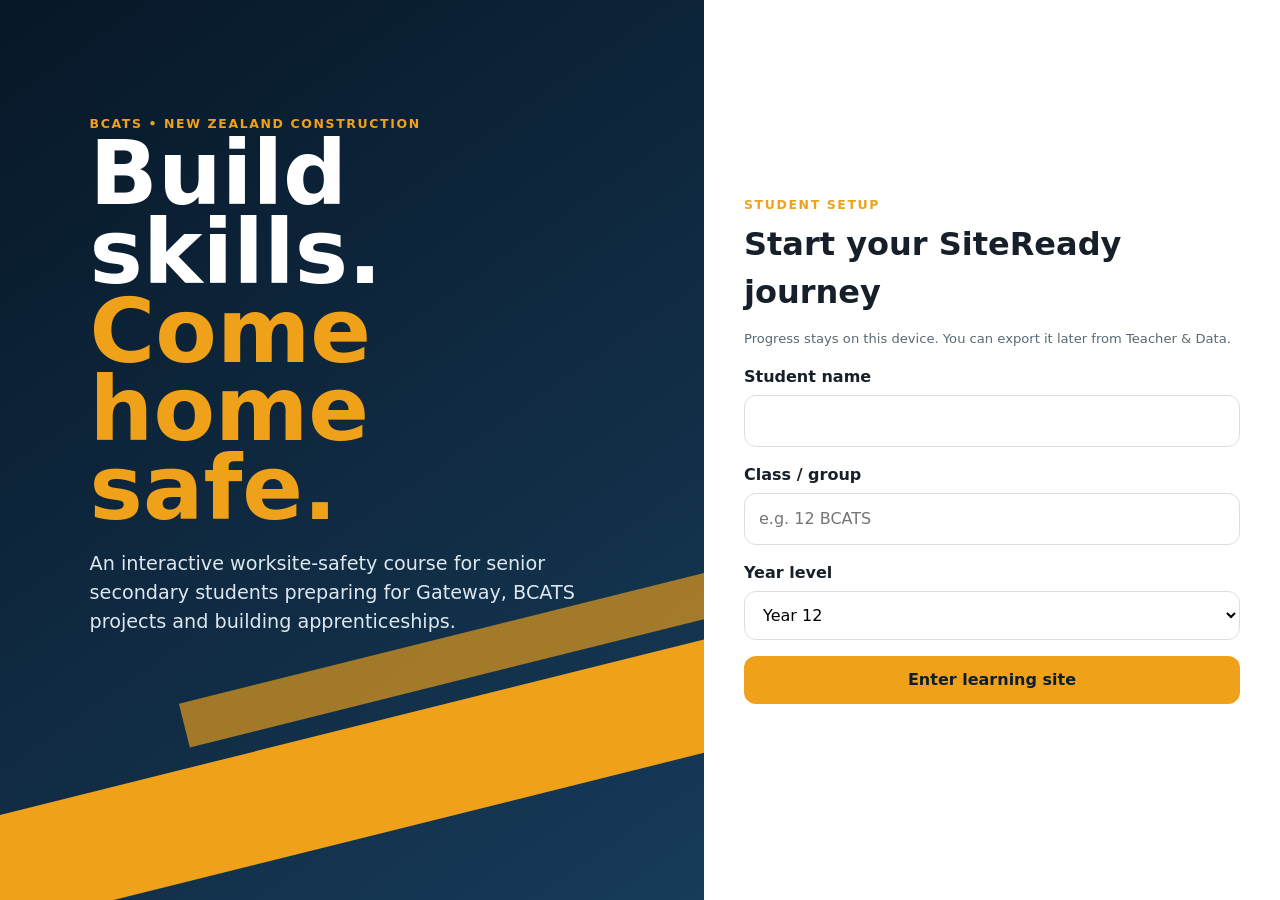
==== buildingtrades.html @ b62db196 "Create buildingtrades.html" ====
<!doctype html>
<html lang="en">
<head>
<meta charset="utf-8">
<meta name="viewport" content="width=device-width,initial-scale=1,viewport-fit=cover">
<meta name="theme-color" content="#0b1f33">
<title>BCATS SiteReady — Worksite Safety</title>
<style>
:root{--navy:#0b1f33;--navy2:#143650;--orange:#f0a11a;--paper:#f5f7f9;--white:#fff;--ink:#17202a;--muted:#5a6975;--line:#d8e0e6;--green:#16784a;--red:#b3261e;--blue:#1667a8;--shadow:0 12px 35px rgba(11,31,51,.12);--radius:18px}
*{box-sizing:border-box}html{scroll-behavior:smooth}body{margin:0;font-family:Inter,ui-sans-serif,system-ui,-apple-system,"Segoe UI",Roboto,Arial,sans-serif;color:var(--ink);background:var(--paper);line-height:1.5}button,input,select,textarea{font:inherit}button{cursor:pointer}.skip{position:absolute;left:-9999px}.skip:focus{left:12px;top:12px;z-index:999;background:#fff;padding:10px;border:2px solid var(--orange)}
.hidden{display:none!important}.shell{min-height:100vh}.topbar{position:sticky;top:0;z-index:50;background:rgba(11,31,51,.97);color:#fff;display:flex;flex-wrap:wrap;gap:10px;align-items:center;padding:10px 18px;box-shadow:0 3px 14px rgba(0,0,0,.18)}.brand{display:flex;align-items:center;gap:10px;font-weight:900;letter-spacing:.02em}.brandmark{width:42px;height:42px;border-radius:12px;background:var(--orange);display:grid;place-items:center;color:var(--navy);font-weight:1000}.topbar .spacer{flex:1}.topbar button,.topbar select{border:1px solid rgba(255,255,255,.25);background:#173b59;color:#fff;border-radius:10px;padding:9px 11px}.topbar button:hover,.topbar button:focus-visible{border-color:var(--orange)}.topbar .certificate-nav{background:var(--orange);color:var(--navy);border-color:var(--orange);font-weight:1000;box-shadow:0 0 0 3px rgba(240,161,26,.18)}.certificate-fab{position:fixed;right:18px;bottom:18px;z-index:80;border:3px solid #fff;border-radius:999px;padding:14px 19px;background:var(--orange);color:var(--navy);font-weight:1000;box-shadow:0 10px 28px rgba(11,31,51,.35)}.certificate-fab:hover,.certificate-fab:focus-visible{transform:translateY(-2px);box-shadow:0 14px 32px rgba(11,31,51,.4)}
.entry{min-height:100vh;display:grid;grid-template-columns:1.1fr .9fr;background:var(--navy);color:#fff}.entry-art{position:relative;min-height:520px;overflow:hidden;background:linear-gradient(145deg,#071727,#173b59)}.entry-art:before,.entry-art:after{content:"";position:absolute;background:var(--orange);transform:rotate(-14deg)}.entry-art:before{width:130%;height:110px;left:-10%;bottom:70px}.entry-art:after{width:80%;height:45px;left:25%;bottom:220px;opacity:.65}.entry-copy{position:relative;z-index:2;padding:9vw 7vw}.entry-copy h1{font-size:clamp(3rem,7vw,6.3rem);line-height:.88;margin:0 0 22px;max-width:780px}.entry-copy h1 span{color:var(--orange)}.entry-copy p{font-size:1.2rem;max-width:700px;color:#dce7ef}.entry-panel{background:#fff;color:var(--ink);display:flex;align-items:center;padding:40px}.entry-card{width:min(520px,100%);margin:auto}.eyebrow{text-transform:uppercase;letter-spacing:.13em;font-weight:900;color:var(--orange);font-size:.78rem}.entry-card h2{font-size:2rem;margin:.3rem 0}.field{display:grid;gap:6px;margin:16px 0}.field label{font-weight:800}.field input,.field select{width:100%;padding:13px 14px;border:1px solid var(--line);border-radius:12px;background:#fff}.primary,.secondary,.danger,.ghost{border:0;border-radius:12px;padding:12px 16px;font-weight:900}.primary{background:var(--orange);color:var(--navy)}.secondary{background:var(--navy);color:#fff}.danger{background:var(--red);color:#fff}.ghost{background:#e8eef2;color:var(--navy)}.wide{width:100%}.tiny{font-size:.82rem;color:var(--muted)}
main{max-width:1380px;margin:auto;padding:26px}.hero{display:grid;grid-template-columns:1.35fr .65fr;gap:22px;align-items:stretch;margin:12px 0 24px}.hero-main{background:linear-gradient(135deg,var(--navy),#1a496c);color:#fff;border-radius:var(--radius);padding:34px;box-shadow:var(--shadow)}.hero-main h1{font-size:clamp(2.1rem,4vw,4.2rem);line-height:.98;margin:.2rem 0 1rem}.hero-main p{max-width:800px;color:#dce7ef;font-size:1.08rem}.hero-main .notice{color:var(--ink)}.topbar .tiny{color:#dce7ef}.hero-side{background:#fff;border-radius:var(--radius);padding:24px;box-shadow:var(--shadow);display:grid;align-content:center}.bigstat{font-size:3.3rem;font-weight:1000;color:var(--navy)}.progressbar{height:14px;background:#e5ebef;border-radius:999px;overflow:hidden}.progressbar>span{display:block;height:100%;background:var(--orange);width:0}.section-head{display:flex;gap:18px;align-items:end;justify-content:space-between;margin:30px 0 14px}.section-head h2{font-size:1.75rem;margin:0}.section-head p{margin:0;color:var(--muted)}
.grid{display:grid;grid-template-columns:repeat(3,minmax(0,1fr));gap:18px}.module-card{background:#fff;border:1px solid var(--line);border-radius:var(--radius);overflow:hidden;box-shadow:0 6px 18px rgba(11,31,51,.06);display:flex;flex-direction:column}.module-card img{width:100%;aspect-ratio:2.5/1;object-fit:cover}.module-card .pad{padding:18px;display:grid;gap:10px;flex:1}.module-card h3{margin:0;font-size:1.3rem}.module-card p{margin:0;color:var(--muted)}.tagrow{display:flex;gap:7px;flex-wrap:wrap}.tag{background:#e9f0f4;color:var(--navy);padding:4px 8px;border-radius:999px;font-size:.78rem;font-weight:800}.tag.pass{background:#d9f2e5;color:var(--green)}.tag.lock{background:#f7e0de;color:var(--red)}.card-actions{display:flex;gap:8px;margin-top:auto}.card-actions button{flex:1}
.notice{border-left:6px solid var(--orange);background:#fff7e8;padding:15px 18px;border-radius:12px;margin:16px 0}.danger-note{border-left-color:var(--red);background:#fff0ef}.success-note{border-left-color:var(--green);background:#eaf7f0}.module-hero{position:relative;border-radius:var(--radius);overflow:hidden;min-height:270px;color:#fff;display:flex;align-items:end;background:var(--navy);box-shadow:var(--shadow)}.module-hero img{position:absolute;inset:0;width:100%;height:100%;object-fit:cover}.module-hero:after{content:"";position:absolute;inset:0;background:linear-gradient(0deg,rgba(5,16,26,.9),rgba(5,16,26,.05))}.module-hero .copy{position:relative;z-index:2;padding:28px}.module-hero h1{margin:0;font-size:clamp(2.2rem,5vw,4.3rem)}.module-hero p{margin:.3rem 0 0;color:#e8f0f5;font-size:1.05rem}.toolbar{display:flex;gap:10px;flex-wrap:wrap;margin:18px 0}.tabs{display:flex;gap:8px;flex-wrap:wrap;background:#e4eaee;padding:6px;border-radius:14px}.tabs button{border:0;background:transparent;padding:10px 15px;border-radius:10px;font-weight:900;color:var(--navy)}.tabs button.active{background:#fff;box-shadow:0 3px 10px rgba(0,0,0,.08)}
.rule-list{display:grid;grid-template-columns:repeat(2,minmax(0,1fr));gap:14px}.rule-card{background:#fff;border:1px solid var(--line);border-radius:15px;padding:18px}.rule-card .n{width:34px;height:34px;border-radius:10px;background:var(--orange);display:grid;place-items:center;font-weight:1000;color:var(--navy);float:left;margin-right:11px}.rule-card h3{margin:3px 0 8px}.rule-card p{margin:0;color:#465560}.rule-card.critical{border:2px solid #df6d65}.rule-card.critical:after{content:"Critical stop-work rule";display:inline-block;margin-top:12px;padding:4px 8px;border-radius:999px;background:#fff0ef;color:var(--red);font-size:.78rem;font-weight:900}.simplified .rule-card p.detail{display:none}.simplified .rule-card{font-size:1.08rem}
.quiz-wrap{max-width:900px;margin:20px auto}.question{background:#fff;border:1px solid var(--line);border-radius:16px;padding:22px;margin:15px 0}.question h3{margin:0 0 15px}.option{display:flex;gap:10px;align-items:flex-start;border:1px solid var(--line);padding:12px;border-radius:11px;margin:8px 0;background:#fff}.option:hover{border-color:#7da1ba}.option input{margin-top:4px}.feedback{padding:14px;border-radius:12px;margin-top:12px;font-weight:750}.feedback.good{background:#e4f5ec;color:#0e653d}.feedback.bad{background:#fde8e6;color:#93221b}.scorebox{background:var(--navy);color:#fff;border-radius:16px;padding:24px;margin:20px 0}.scorebox strong{font-size:2.2rem;color:var(--orange)}
.certificate{max-width:1120px;min-height:650px;margin:28px auto;background:#fff;border:10px solid var(--navy);outline:4px solid var(--orange);outline-offset:-22px;padding:64px;display:grid;place-items:center;text-align:center;box-shadow:var(--shadow);position:relative}.certificate>div{max-width:900px}.certificate h1{font-size:clamp(2.5rem,5vw,4.6rem);line-height:1;margin:0;color:var(--navy)}.certificate h2{font-size:clamp(1.5rem,3vw,2.5rem);margin:.7rem 0 1rem}.certificate .student{font-size:clamp(2rem,4vw,3.7rem);line-height:1.1;color:var(--orange);font-weight:1000;margin:18px 0}.certificate p{font-size:1.08rem}.certificate-preview{position:absolute;top:28px;right:32px;background:#fff0ef;color:var(--red);border:2px solid var(--red);border-radius:999px;padding:7px 12px;font-size:.78rem;font-weight:1000;letter-spacing:.04em}.certificate-actions{display:flex;justify-content:center;gap:10px;flex-wrap:wrap;margin:20px}.certificate-centre-grid{display:grid;grid-template-columns:repeat(2,minmax(0,1fr));gap:14px}.certificate-access{display:flex;align-items:center;justify-content:space-between;gap:18px}.certificate-access h2,.certificate-access p{margin:.15rem 0}.locked-certificate{opacity:.8;border-style:dashed}.certificate-mini{display:flex;gap:14px;align-items:center}.certificate-seal{width:58px;height:58px;border-radius:50%;display:grid;place-items:center;background:var(--navy);color:var(--orange);font-weight:1000;flex:0 0 auto}
.panel{background:#fff;border:1px solid var(--line);border-radius:var(--radius);padding:22px;margin:18px 0;box-shadow:0 5px 18px rgba(11,31,51,.05)}.panel h2,.panel h3{margin-top:0}.two{display:grid;grid-template-columns:1fr 1fr;gap:18px}.settings-grid{display:grid;grid-template-columns:repeat(2,minmax(0,1fr));gap:14px}.toggleline{display:flex;gap:10px;align-items:center;border:1px solid var(--line);padding:10px 12px;border-radius:11px}.signoff-table,.source-table{width:100%;border-collapse:collapse}.signoff-table th,.signoff-table td,.source-table th,.source-table td{border-bottom:1px solid var(--line);padding:11px;text-align:left;vertical-align:top}.signoff-table th{background:#edf2f5}.source-table a{color:var(--blue);font-weight:800}.callout-grid{display:grid;grid-template-columns:repeat(3,1fr);gap:12px}.callout{border-radius:14px;padding:18px;background:#e9f0f4}.callout h3{margin:0 0 7px}.footer{padding:30px;color:var(--muted);text-align:center}.toast{position:fixed;right:18px;bottom:18px;z-index:100;background:var(--navy);color:#fff;padding:13px 16px;border-radius:12px;box-shadow:var(--shadow);max-width:380px}.selftest{position:fixed;left:10px;bottom:10px;z-index:200;padding:8px 11px;border-radius:9px;background:#fff;border:2px solid var(--green);font-weight:900}
@media(max-width:980px){.entry{grid-template-columns:1fr}.entry-art{min-height:380px}.entry-copy{padding:60px 30px}.hero{grid-template-columns:1fr}.grid{grid-template-columns:repeat(2,minmax(0,1fr))}.rule-list,.two,.certificate-centre-grid{grid-template-columns:1fr}.certificate-access{align-items:stretch;flex-direction:column}.callout-grid{grid-template-columns:1fr}.settings-grid{grid-template-columns:1fr}}
@media(max-width:620px){main{padding:14px}.topbar{padding:8px;flex-wrap:wrap;align-items:stretch}.topbar .brand{width:100%}.topbar .brand span:last-child{display:inline}.topbar .spacer{display:none}.topbar button,.topbar select{flex:1 1 auto}.topbar .certificate-nav{order:-1;flex:1 1 100%;font-size:1.05rem}.grid{grid-template-columns:1fr}.entry-panel{padding:24px}.entry-art{min-height:340px}.hero-main{padding:24px}.module-hero{min-height:230px}.module-hero .copy{padding:20px}.card-actions{flex-direction:column}.certificate-fab{right:12px;bottom:12px;padding:13px 16px}}
@media print{body{background:#fff}.topbar,.no-print,.toast,.selftest{display:none!important}main{max-width:none;padding:0}.print-only{display:block!important}.panel{box-shadow:none;border:0}.page-break{break-before:page}.question{break-inside:avoid}.certificate{width:277mm;height:190mm;max-width:none;min-height:0;margin:0;padding:18mm;border:10px solid var(--navy);display:grid;place-items:center;text-align:center;box-shadow:none}.certificate h1{font-size:36pt;margin:0;color:var(--navy)}.certificate .student{font-size:28pt;color:var(--orange);font-weight:1000}.signoff-print{font-size:11pt}.signoff-table th,.signoff-table td{padding:8px}}
.print-only{display:none}
</style>
</head>
<body>
<a href="#main" class="skip">Skip to main content</a>
<section id="entry" class="entry">
  <div class="entry-art"><div class="entry-copy"><div class="eyebrow">BCATS • New Zealand construction</div><h1>Build skills.<br><span>Come home safe.</span></h1><p class="translatable">An interactive worksite-safety course for senior secondary students preparing for Gateway, BCATS projects and building apprenticeships.</p></div></div>
  <div class="entry-panel"><form id="entryForm" class="entry-card"><div class="eyebrow">Student setup</div><h2>Start your SiteReady journey</h2><p class="tiny">Progress stays on this device. You can export it later from Teacher & Data.</p><div class="field"><label for="studentName">Student name</label><input id="studentName" required autocomplete="name"></div><div class="field"><label for="studentClass">Class / group</label><input id="studentClass" placeholder="e.g. 12 BCATS"></div><div class="field"><label for="studentYear">Year level</label><select id="studentYear"><option>Year 11</option><option selected>Year 12</option><option>Year 13</option><option>Other</option></select></div><button class="primary wide" type="submit">Enter learning site</button><button id="resumeBtn" class="ghost wide hidden" type="button" style="margin-top:10px">Resume saved progress</button></form></div>
</section>
<div id="app" class="shell hidden">
<header class="topbar no-print"><div class="brand"><span class="brandmark">SR</span><span>BCATS SiteReady</span></div><button class="certificate-nav" data-nav="certificates" aria-label="Open Certificate Centre">🏆 CERTIFICATES</button><button data-nav="dashboard">Dashboard</button><button data-nav="teacher">Teacher & Data</button><button data-nav="sources">Sources</button><div class="spacer"></div><label class="tiny" for="language">Language</label><select id="language" aria-label="Page language"><option value="en">English</option><option value="ja">日本語</option><option value="zh-Hans">简体中文</option><option value="zh-Hant">繁體中文</option></select><button id="translateBtn">Translate page</button><button id="printBtn">Print</button></header>
<main id="main" tabindex="-1"></main>
<button class="certificate-fab no-print" type="button" onclick="navigate('certificates')" aria-label="Open Certificate Centre">🏆 Certificates</button>
<footer class="footer no-print">BCATS SiteReady v1.3 • Always-visible certificate controls • Educational resource • Always follow the host site induction, approved work method, manufacturer instructions and competent supervision.</footer>
</div>
<div id="toast" class="toast hidden" role="status" aria-live="polite"></div>
<script id="courseData" type="application/json">{"modules":[{"id":"induction","num":1,"icon":"ID","title":"Start Safe","subtitle":"Induction, rights and responsibilities","outcome":"Explain your responsibilities, your employer’s duties, and how to speak up before starting work.","activity":"Run a mock site induction. Students mark the assembly point, first aid kit, restricted zones and supervisor on a simple site plan.","signoff":["Find the assembly point and emergency information","Name the direct supervisor and reporting line","Demonstrate the stop-work phrase calmly"],"rules":[{"title":"Induction comes first","explain":"A site induction explains local hazards, emergency actions, boundaries, traffic routes, reporting lines and site rules. It does not authorise every task.","question":"A new student arrives on a building site. What must happen before work begins?","options":["Complete the site-specific induction and ask questions","Start with an easy task and do induction later","Copy what another worker is doing","Only sign the visitor book"],"correct":0,"critical":true,"id":"induction_01"},{"title":"Know your supervisor","explain":"A learner must know who is directly supervising them and who to contact if that person is unavailable.","question":"You are given two different instructions by different tradespeople. What should you do?","options":["Ignore both people and continue your old task","Pause and confirm the task with your assigned supervisor","Choose the quickest instruction","Do both tasks at the same time"],"correct":1,"critical":false,"id":"induction_02"},{"title":"Work within authorisation","explain":"Training on one tool or task does not automatically authorise another. Confidence is not the same as competence.","question":"You have used a school circular saw but have not been approved to use the site saw. What is safest?","options":["Watch someone once and then use it","Use it only when nobody is nearby","Ask for site-specific training and authorisation before use","Use it because both saws cut timber"],"correct":2,"critical":true,"id":"induction_03"},{"title":"Worker responsibilities","explain":"Workers must take reasonable care, follow reasonable safety instructions, use controls correctly and avoid putting others at risk.","question":"Which action best shows a student meeting worker responsibilities?","options":["Hiding a defect so the job stays on time","Removing PPE when the supervisor leaves","Entering an exclusion zone to save time","Following the agreed method and reporting a missing guard"],"correct":3,"critical":false,"id":"induction_04"},{"title":"The PCBU duty","explain":"A business must provide, so far as is reasonably practicable, safe work, suitable equipment, information, training, supervision, facilities and emergency arrangements.","question":"Which is mainly an employer or PCBU responsibility?","options":["Providing suitable training, supervision and safe systems","Guessing what a student already knows","Making the newest worker buy every control","Leaving emergency planning to students"],"correct":0,"critical":false,"id":"induction_05"},{"title":"Speak up early","explain":"Young or new workers may notice something is wrong but feel unsure about challenging an adult. Good sites expect questions.","question":"A control shown at the pre-start is missing. What should the student say?","options":["Ask another student to take over","Stop, explain what changed, and ask the supervisor to restore the control","Keep working because the supervisor must know","Wait until the end of the day"],"correct":1,"critical":false,"id":"induction_06"},{"title":"Right to stop unsafe work","explain":"A worker can stop or refuse work when they reasonably believe it exposes someone to a serious, immediate or imminent risk. Move safe and notify the supervisor promptly.","question":"A scaffold edge rail has been removed and nobody knows why. What should you do?","options":["Hold onto a stud while working","Ask a friend to watch from below","Do not use it; move safe and report it immediately","Use it carefully for one quick task"],"correct":2,"critical":true,"id":"induction_07"},{"title":"No retaliation for safety concerns","explain":"Workers are protected when they legitimately raise health and safety concerns. Concerns should be factual, timely and respectful.","question":"A worker laughs when you report a serious hazard. What is the best next step?","options":["Withdraw the report to avoid trouble","Post about the worker online","Create a prank to prove the hazard exists","Repeat the concern to the supervisor or health and safety contact"],"correct":3,"critical":false,"id":"induction_08"},{"title":"Site rules can change","explain":"Conditions, work sequences and other trades can change during the day. Reassess when the plan changes.","question":"A delivery blocks the pedestrian route shown at induction. What should happen?","options":["Stop and get a safe alternative route confirmed","Climb over the load","Walk through the plant route quickly","Move barriers without permission"],"correct":0,"critical":false,"id":"induction_09"},{"title":"Check understanding","explain":"Good instruction includes demonstration, supervised practice and a chance to ask questions. Repeating critical points back helps confirm understanding.","question":"After a complex instruction, what is the best response?","options":["Ask another student after the supervisor leaves","Repeat back the key steps and ask about anything unclear","Say yes even when unsure","Begin immediately to look confident"],"correct":1,"critical":false,"id":"induction_10"}],"banner":"[data-uri]"},{"id":"risk","num":2,"icon":"RISK","title":"See the Risk","subtitle":"Hazards, risks and the hierarchy of controls","outcome":"Identify hazards, judge what harm could occur, and choose controls in the correct order.","activity":"Give groups a worksite photo or staged workshop scene. They identify hazards, serious harm outcomes and higher-order controls.","signoff":["Identify five hazards in a staged work area","Choose one higher-order control for each","Explain when the controls must be reviewed"],"rules":[{"title":"Hazard versus risk","explain":"A hazard is something that can cause harm. Risk combines the likelihood and seriousness of that harm.","question":"Which statement correctly separates hazard and risk?","options":["A hazard and risk are always the same word","Risk means only an injury that already happened","A hazard is only something with a warning sign","An unguarded blade is a hazard; the chance and severity of contact is the risk"],"correct":3,"critical":false,"id":"risk_01"},{"title":"Eliminate first","explain":"The most reliable control removes the hazard or removes the need for exposure.","question":"Which is an example of eliminating a height risk?","options":["Assemble the frame at ground level","Wear a harness while working at the edge","Put up a warning sign","Tell workers to be careful"],"correct":0,"critical":false,"id":"risk_02"},{"title":"Substitute safer options","explain":"Substitution replaces a material, tool or process with a less hazardous one.","question":"Which is substitution?","options":["Place a poster beside the saw","Use a lower-dust product instead of a high-silica one","Give everyone a dust mask","Work faster to reduce time"],"correct":1,"critical":false,"id":"risk_03"},{"title":"Isolate people from danger","explain":"Isolation separates people from the hazard using barriers, distance, enclosures or exclusion zones.","question":"Which control isolates pedestrians from moving plant?","options":["A reversing alarm only","A toolbox talk only","A physical barrier and separate walkway","A high-vis vest only"],"correct":2,"critical":false,"id":"risk_04"},{"title":"Engineering controls","explain":"Engineering controls physically reduce exposure, such as guards, extraction, edge protection, RCDs and mechanical lifting aids.","question":"Which is an engineering control for wood dust?","options":["A rule to sweep at lunch","A dust-awareness poster","A disposable mask only","Effective on-tool extraction"],"correct":3,"critical":false,"id":"risk_05"},{"title":"Administrative controls","explain":"Training, procedures, signs, scheduling, permits and supervision support higher controls but rely on people following them.","question":"Which is an administrative control?","options":["A documented pre-start and supervision plan","A fixed machine guard","A local exhaust hood","A physical vehicle barrier"],"correct":0,"critical":false,"id":"risk_06"},{"title":"PPE is the last layer","explain":"PPE protects the wearer after higher-order controls are used. It must fit, be compatible and be maintained.","question":"Why should PPE not be the only control when dust can be extracted?","options":["PPE protects everyone in the area","It depends on correct selection, fit and use every time","PPE always removes the hazard completely","PPE makes training unnecessary"],"correct":1,"critical":false,"id":"risk_07"},{"title":"Use several controls","explain":"Serious risks often need combined controls. For example: wet cutting, extraction, isolation and suitable RPE.","question":"A concrete cut still creates fine dust after one control is added. What next?","options":["Continue because one control is enough","Only shorten the student’s break","Add compatible controls and verify exposure is reduced","Remove the first control"],"correct":2,"critical":false,"id":"risk_08"},{"title":"Review after change","explain":"Controls must be reviewed when conditions, equipment, materials, people or work methods change, or when an incident shows they failed.","question":"When should a task risk assessment be reviewed?","options":["Only once each year","Only after someone is seriously hurt","Never if the form was signed","When a new tool or changed condition affects the task"],"correct":3,"critical":false,"id":"risk_09"},{"title":"Critical risks deserve clarity","explain":"Falls, mobile plant, electricity, asbestos, confined spaces and uncontrolled hazardous dust can cause fatal or life-changing harm. Students need clear no-go limits.","question":"A student cannot confirm whether an old soffit contains asbestos. What is the correct control?","options":["Stop disturbance and have the material checked through the site process","Drill a small test hole","Break off a corner outdoors","Wear glasses and continue"],"correct":0,"critical":true,"id":"risk_10"}],"banner":"[data-uri]"},{"id":"readiness","num":3,"icon":"PPE","title":"Ready for Work","subtitle":"PPE, clothing, fatigue and wellbeing","outcome":"Arrive fit for work, select and inspect PPE, and recognise when physical or mental state makes work unsafe.","activity":"PPE inspection carousel: students identify defects, fit problems, incompatible combinations and tasks requiring higher controls.","signoff":["Inspect and correctly fit eye, hearing and head protection","Explain why RPE may require fit testing","Complete a personal fitness-for-work check"],"rules":[{"title":"PPE follows the task","explain":"Site minimum PPE may include boots, hi-vis, eye protection and a helmet, but task PPE comes from the hazard assessment and manufacturer guidance.","question":"How should PPE be selected?","options":["Copy one worker on another task","Use the same gloves for every machine","Match it to the task, exposure, fit and other controls","Choose the cheapest available item"],"correct":2,"critical":false,"id":"readiness_01"},{"title":"Inspect before use","explain":"Check PPE for cracks, contamination, worn straps, damaged seals, expiry or impact history. Replace or report defects.","question":"Your safety glasses are deeply scratched. What should you do?","options":["Wear them backwards","Polish them with abrasive paper","Use no eye protection so vision is clearer","Replace or report them before the task"],"correct":3,"critical":false,"id":"readiness_02"},{"title":"Compatibility matters","explain":"PPE must work together. Glasses, earmuffs, helmets and respirators can interfere with each other’s fit.","question":"A respirator strap prevents the earmuff from sealing. What should happen?","options":["Stop and get a compatible setup checked","Tighten both until painful","Remove the respirator","Ignore the gap because both items are present"],"correct":0,"critical":false,"id":"readiness_03"},{"title":"RPE needs proper fit","explain":"Tight-fitting respiratory protection must suit the contaminant and user, be fit-tested under the workplace programme and seal correctly.","question":"Which statement about a tight-fitting respirator is safest?","options":["Fit testing is only needed after an incident","It must be selected and fit-tested for the task and wearer","Any disposable mask protects against all vapours","A beard improves the face seal"],"correct":1,"critical":true,"id":"readiness_04"},{"title":"Gloves are task-specific","explain":"Gloves can protect from cuts, chemicals or heat, but may create entanglement risk around rotating machinery.","question":"When may gloves be unsafe?","options":["When handling a chemical specified by the SDS","When cleaning with an approved non-rotating method","Near rotating equipment where they could be caught","When carrying rough timber"],"correct":2,"critical":false,"id":"readiness_05"},{"title":"Dress for the site","explain":"Wear close-fitting work clothing, secure long hair, remove loose jewellery and use suitable safety footwear.","question":"Why must loose clothing be secured?","options":["It makes high-vis brighter","It improves hearing protection","It replaces guarding","It can catch in tools, machinery or materials"],"correct":3,"critical":false,"id":"readiness_06"},{"title":"Fatigue changes risk","explain":"Poor sleep, long travel, heat, illness, medication, stress and overtime can reduce judgement, coordination and reaction time.","question":"You feel unusually drowsy before using a saw. What should you do?","options":["Tell the supervisor and pause safety-critical work","Drink an energy drink and hide it","Work faster before you get more tired","Ask a friend to distract you"],"correct":0,"critical":false,"id":"readiness_07"},{"title":"Hydration and weather","explain":"Plan water, shade, warm or waterproof clothing, sunscreen and breaks. Stop when wind, rain, lightning or poor visibility defeats controls.","question":"High winds make sheet material hard to control at height. What is safest?","options":["Stand closer to the edge","Stop and reassess the work method and weather limits","Add one more person and continue","Remove gloves for better grip"],"correct":1,"critical":false,"id":"readiness_08"},{"title":"Mental wellbeing is safety","explain":"Bullying, pressure, anxiety, distraction and distress can affect safe work. Early support and respectful communication are part of a healthy workplace.","question":"A student is distressed and cannot focus on instructions. What should happen?","options":["Tell them to toughen up","Hide the issue from the supervisor","Pause the task and connect them with appropriate support","Give them the most repetitive power-tool job"],"correct":2,"critical":false,"id":"readiness_09"},{"title":"Report symptoms early","explain":"Ringing ears, breathing difficulty, dizziness, skin burns, numbness, tingling or recurring pain can signal harmful exposure. Early reporting helps prevent worse harm.","question":"After repeated tool use, a student has numb fingers. What is the best action?","options":["Shake the hand and continue","Swap hands without telling anyone","Wait until the end of the term","Stop, report it and have the exposure and task reviewed"],"correct":3,"critical":false,"id":"readiness_10"}],"banner":"[data-uri]"},{"id":"tools","num":4,"icon":"TOOLS","title":"Tools Under Control","subtitle":"Hand tools and portable power tools","outcome":"Select, inspect, set up, operate and store tools using the approved method and within authorisation.","activity":"Students complete a pre-use inspection and teacher-observed setup/shutdown for one hand tool and one portable power tool.","signoff":["Select the correct tool and accessory","Complete a pre-use inspection","Demonstrate safe setup, use, shutdown and storage"],"rules":[{"title":"Use the right tool","explain":"Choose a tool and accessory designed for the material, task, mounting system and operating speed. Improvisation increases kickback and breakage risk.","question":"A disc is the wrong diameter for the grinder. What should you do?","options":["Hold the disc in place with extra washers","Get the correct rated disc before using the tool","Remove the guard so it fits","Use it at a lower speed by hand"],"correct":1,"critical":true,"id":"tools_01"},{"title":"Inspect while isolated","explain":"Disconnect the plug or remove the battery before checking or changing blades, bits, discs, guards, fences or settings.","question":"When should a circular saw blade be checked or changed?","options":["With the trigger taped off","Only after making a test cut","With the tool isolated from its power source","While the blade is slowing down"],"correct":2,"critical":false,"id":"tools_02"},{"title":"Quarantine defects","explain":"Damaged tools should be removed from service, labelled or quarantined and reported. Students must not attempt unauthorised repairs.","question":"A drill has a cracked casing. What is the correct response?","options":["Wrap it in tape and keep drilling","Use it only on battery mode","Let another student test it","Remove it from use and report the defect"],"correct":3,"critical":false,"id":"tools_03"},{"title":"Guards stay in place","explain":"Guards, interlocks and safety devices must work as designed. Never defeat them to make a task faster or easier.","question":"The saw guard does not return freely. What should you do?","options":["Do not use the saw; report and repair it properly","Hold the guard open by hand","Spray it while the saw is running","Make one careful cut first"],"correct":0,"critical":true,"id":"tools_04"},{"title":"Secure the work","explain":"Use a vice, clamps, bench, jig or fence. A hand, knee, foot or another person is not a clamp.","question":"A small piece moves when drilling. What should happen?","options":["Ask a friend to grip it near the bit","Secure it with an appropriate vice or clamp","Hold it tighter with one hand","Stand on it"],"correct":1,"critical":false,"id":"tools_05"},{"title":"Control the line of fire","explain":"Keep hands and body out of the path of blades, bits, discs, fasteners, ejected material and kickback.","question":"Where should you stand when starting a tool that could kick back?","options":["On the workpiece","Between the tool and another worker","In a stable position outside the likely kickback path","Directly behind the cutting line"],"correct":2,"critical":false,"id":"tools_06"},{"title":"Manage leads and hoses","explain":"Route leads, extraction hoses and water lines away from cutting paths, sharp edges, traffic and wet areas.","question":"An extension lead crosses a doorway. What is the best control?","options":["Put a small offcut beside it","Tell people to step higher","Cover it with loose paper","Reroute or protect it so the accessway remains safe"],"correct":3,"critical":false,"id":"tools_07"},{"title":"Wait for complete stop","explain":"Release the trigger and wait for moving parts to stop before setting a tool down, clearing waste or changing position.","question":"When may a portable saw be put down?","options":["After the blade has completely stopped","As soon as the trigger is released","While the guard is still closing","When the operator turns away"],"correct":0,"critical":false,"id":"tools_08"},{"title":"Dust and noise need source controls","explain":"Use extraction, wet methods, screens, quieter tools and isolation before relying on PPE.","question":"A sander fills the room with visible dust. What should happen?","options":["Only ask nearby students to wear masks","Stop and restore effective extraction and isolation","Open one window and continue","Sweep while sanding"],"correct":1,"critical":false,"id":"tools_09"},{"title":"No distraction of operators","explain":"Do not touch, surprise or distract someone using a tool. Operators should stop before responding.","question":"You need to speak to a student using a saw. What is safest?","options":["Shout from behind them","Wave your hand near the blade","Wait until they stop and make safe contact","Tap their shoulder"],"correct":2,"critical":false,"id":"tools_10"}],"banner":"[data-uri]"},{"id":"manual","num":5,"icon":"LIFT","title":"Move Smart","subtitle":"Manual handling, storage and housekeeping","outcome":"Plan loads and routes, use mechanical aids, maintain accessways, and control waste throughout the task.","activity":"Teams plan and demonstrate moving a long awkward item through a marked route using commands, an aid and a safe landing zone.","signoff":["Assess a load, route and destination","Use a mechanical aid or planned team lift","Leave the work area with clear access and controlled waste"],"rules":[{"title":"Avoid the lift first","explain":"The best manual-handling control may be delivery near the point of use, smaller packs, mechanical lifting or completing the work in place.","question":"Which option best eliminates a manual lift?","options":["Have the material delivered directly to the work level","Tell the strongest person to carry it","Use a lifting belt","Carry it faster"],"correct":0,"critical":false,"id":"manual_01"},{"title":"Assess the whole load","explain":"Consider weight, size, grip, sharp edges, stability, visibility and whether contents can shift. There is no single safe weight for every person and situation.","question":"A box has no label and blocks your view. What should you do?","options":["Slide it down the stairs","Check the load and get an aid or help before moving it","Lift it to discover the weight","Carry it above shoulder height"],"correct":1,"critical":false,"id":"manual_02"},{"title":"Plan the route","explain":"Clear obstacles, control slopes, open doors, identify rest points and prepare a stable landing place before lifting.","question":"When should the landing area be prepared?","options":["Only if the load is heavy","When the supervisor reminds you","Before the load is lifted","After the carrier reaches it"],"correct":2,"critical":false,"id":"manual_03"},{"title":"Use mechanical aids","explain":"Trolleys, sheet carriers, hoists, forklifts, adjustable stands and lifting attachments reduce exposure when selected and used correctly.","question":"Long sheets must be moved across site. What is generally safer?","options":["Drag them through a pedestrian route","Carry several at once to save trips","Balance them on one shoulder without help","Use a suitable sheet carrier or mechanical aid and planned route"],"correct":3,"critical":false,"id":"manual_04"},{"title":"Coordinate team lifts","explain":"Choose one caller, agree commands and stop immediately if anyone loses grip, footing, visibility or control.","question":"During a team lift, one person says “stop”. What should everyone do?","options":["Stop together and stabilise or lower the load","Keep moving until the destination","Let go without warning","Change direction quickly"],"correct":0,"critical":false,"id":"manual_05"},{"title":"Turn with your feet","explain":"Keep the load controlled and move the feet rather than twisting the torso under load.","question":"How should you change direction while carrying?","options":["Swing the load for momentum","Move your feet and keep the load controlled","Twist at the waist while feet stay fixed","Lean backward and pivot"],"correct":1,"critical":false,"id":"manual_06"},{"title":"Protect hands and feet","explain":"Use packers or stands, keep fingers out of pinch points and lower deliberately. Never try to catch a falling load.","question":"A timber pack starts to topple. What should you do?","options":["Grab the bottom board","Stand downhill from it","Move clear, warn others and do not try to catch it","Brace it with your foot"],"correct":2,"critical":false,"id":"manual_07"},{"title":"Clean as you go","explain":"Housekeeping is continuous. Control offcuts, protruding nails, dust, cords, hoses, waste and spilled materials before they create harm.","question":"When should offcuts and protruding nails be controlled?","options":["Only before an inspection","After the project is complete","When the waste bin is full","As the task progresses, not only at the end"],"correct":3,"critical":false,"id":"manual_08"},{"title":"Store materials securely","explain":"Stack on stable ground, restrain where required, keep within safe heights and protect from vehicle contact, wind and collapse.","question":"Which stack is safest?","options":["Stable, restrained and clear of access and plant routes","Leaning against an emergency exit","On uneven ground beside a trench","Loose sheets exposed to wind"],"correct":0,"critical":false,"id":"manual_09"},{"title":"Report discomfort early","explain":"Pain, tingling, weakness or recurring stiffness means the task and exposure need review. It is not a toughness test.","question":"A student develops back pain during repeated carrying. What should happen?","options":["Swap to a heavier item","Stop, report it and redesign or reduce the task exposure","Continue until the break","Take painkillers without telling anyone"],"correct":1,"critical":false,"id":"manual_10"}],"banner":"[data-uri]"},{"id":"heights","num":6,"icon":"HEIGHT","title":"Stay on the Level","subtitle":"Working at height, ladders and scaffolds","outcome":"Recognise fall hazards, prefer fall prevention, inspect access equipment and obey scaffold and exclusion-zone rules.","activity":"Students compare a ladder, mobile scaffold and ground-level prefabrication plan, then justify the safest reasonably practicable method.","signoff":["Identify fall hazards and falling-object zones","Inspect a ladder using a checklist","Explain scaffold tag and alteration rules"],"rules":[{"title":"Prevent falls first","explain":"Complete work at ground level where possible. Otherwise use edge protection, scaffolds, platforms, covers or other fall-prevention systems before relying on arrest equipment.","question":"Which is the strongest control for assembling roof framing?","options":["Use a harness from an uncertain anchor","Tell workers not to look down","Wear a hard hat only","Prefabricate at ground level where practicable"],"correct":3,"critical":true,"id":"heights_01"},{"title":"Ladders are limited","explain":"A ladder is mainly for access and short, light work where three points of contact and a stable position can be maintained.","question":"Which task is unsuitable from a ladder?","options":["A prolonged two-handed task requiring force and reach","Brief access to a properly secured level","A short visual check with approval","Climbing with hands free using a tool belt"],"correct":0,"critical":false,"id":"heights_02"},{"title":"Inspect ladders","explain":"Check stiles, rungs, feet, locks, ropes, labels and contamination. Remove damaged ladders from service.","question":"A ladder has a split stile. What should happen?","options":["Place it at a shallower angle","Quarantine and report it","Use the undamaged side","Tie the split with wire"],"correct":1,"critical":false,"id":"heights_03"},{"title":"Set ladders securely","explain":"Use firm, level, non-slippery ground away from doors, traffic, openings and electrical hazards. Secure against movement.","question":"A ladder must be placed in front of an active doorway. What is safest?","options":["Place a cone on one side","Have a student hold it while looking away","Choose another method or fully control and secure the doorway and ladder","Ask people to knock first"],"correct":2,"critical":false,"id":"heights_04"},{"title":"Do not overreach","explain":"Keep the body centred and climb down to reposition. Overreaching can move the centre of gravity outside the ladder base.","question":"You cannot reach the final fixing. What should you do?","options":["Stand on one side rail","Move the ladder while standing on it","Lean out while a friend holds your belt","Descend and reposition or use a safer platform"],"correct":3,"critical":false,"id":"heights_05"},{"title":"Scaffolds need status checks","explain":"Use scaffolds only when access is safe, the platform is complete and the inspection or tag status allows use.","question":"A scaffold tag is missing or unclear. What should a student do?","options":["Do not use it until a competent person confirms its status","Use only the first level","Ask another student if it looks fine","Climb the outside frame"],"correct":0,"critical":false,"id":"heights_06"},{"title":"Never alter scaffolding","explain":"Only authorised competent people may erect, alter or dismantle scaffolding. Removing rails, planks or ties can destabilise the system.","question":"A rail blocks material movement. What should you do?","options":["Cut it shorter","Stop and have an authorised person plan the change","Remove it and replace it later","Step over it while carrying"],"correct":1,"critical":false,"id":"heights_07"},{"title":"Protect openings","explain":"Floor openings and penetrations need secured covers or barriers that cannot be casually displaced.","question":"A floor opening has a loose sheet over it. What is safest?","options":["Tell people to remember it","Walk around it without reporting","Barricade the area and have a secured, identified cover installed","Place a tool box on the sheet"],"correct":2,"critical":false,"id":"heights_08"},{"title":"Control falling objects","explain":"Use toe boards, containment, exclusion zones, tool control and secure material. Never work beneath suspended or unsecured loads.","question":"Work is occurring above a walkway. What is required?","options":["Only require hard hats below","Ask people to walk quickly","Sweep the upper level first","Control falling objects and prevent access below"],"correct":3,"critical":false,"id":"heights_09"},{"title":"Weather can cancel height work","explain":"Wind, rain, lightning, poor visibility and slippery surfaces can defeat height controls. Stop when site limits are reached or control is lost.","question":"Strong wind begins while large sheets are being handled on a platform. What should happen?","options":["Stop, secure materials and reassess","Add more sheets for weight","Remove edge protection for space","Continue while holding the rail"],"correct":0,"critical":false,"id":"heights_10"}],"banner":"[data-uri]"},{"id":"electrical","num":7,"icon":"POWER","title":"Power Safely","subtitle":"Electricity, hidden services and fire","outcome":"Inspect electrical equipment, use RCD-protected supplies, avoid hidden and overhead services, and respond safely to defects.","activity":"Set up a mock electrical inspection station with safe and defective leads, plugs, boards and battery tools for students to classify.","signoff":["Inspect a lead, plug and portable tool","Explain the purpose and limits of an RCD","Describe the hidden-services check before drilling"],"rules":[{"title":"Use safe site supplies","explain":"Construction-site equipment should be supplied through suitable RCD protection and compliant temporary electrical arrangements.","question":"What protection should portable electrical equipment use on a construction site?","options":["An unprotected extension from next door","A lead with the earth pin removed","A suitable RCD-protected supply","Any household multi-box"],"correct":2,"critical":false,"id":"electrical_01"},{"title":"RCDs are not magic","explain":"An RCD reduces electric-shock risk but does not make damaged leads, wet tools, unsafe boards or contact with power lines acceptable.","question":"An RCD trips twice when a tool starts. What should happen?","options":["Reset it repeatedly","Hold the reset button down","Use a larger fuse","Stop, isolate and have the cause checked"],"correct":3,"critical":false,"id":"electrical_02"},{"title":"Inspect before use","explain":"Check plugs, pins, leads, casings, switches, strain relief, boards and connectors. Keep them protected from traffic, sharp edges and water.","question":"A lead has exposed inner insulation. What is the correct action?","options":["Remove it from service and report it","Cover it with masking tape","Place it under a mat","Use it only indoors"],"correct":0,"critical":false,"id":"electrical_03"},{"title":"Keep electricity dry","explain":"Do not use unsuitable electrical equipment in rain, standing water or wet conditions. Control water used for dust suppression.","question":"Water is pooling near a powered saw. What should happen?","options":["Wear rubber gloves only","Stop, isolate power and correct the water and equipment setup","Stand on timber and continue","Move the plug slightly higher"],"correct":1,"critical":false,"id":"electrical_04"},{"title":"Find hidden services","explain":"Before drilling, cutting, fastening or excavating, use drawings, scanning, marking and the approved service-location process.","question":"You need to drill into an existing wall with unknown services. What comes first?","options":["Choose a corner at random","Turn off the room light only","Confirm and locate hidden services using the site process","Drill a shallow pilot hole"],"correct":2,"critical":true,"id":"electrical_05"},{"title":"Respect overhead lines","explain":"Plan clearances, plant movement and material handling around overhead electricity. Treat lines as live unless formally confirmed otherwise.","question":"A long metal item could approach an overhead line. What should you do?","options":["Carry it lower and hurry","Ask one person to watch the wire","Assume insulated-looking lines are safe","Stop and use the approved clearance and control plan"],"correct":3,"critical":false,"id":"electrical_06"},{"title":"No unauthorised electrical work","explain":"Prescribed electrical work must be completed by authorised people. Students should not open switchboards or repair wiring.","question":"A plug has a loose internal wire. What should a BCATS student do?","options":["Quarantine it and give it to an authorised person","Open it and tighten the wire","Twist the lead until it works","Use it with a battery adaptor"],"correct":0,"critical":false,"id":"electrical_07"},{"title":"Battery tools still have hazards","explain":"Battery tools remove a trailing lead but still present cutting, crushing, fire, charging and damaged-cell risks.","question":"A lithium battery is swollen and hot. What is safest?","options":["Pierce it to release pressure","Stop using it, isolate the area and follow the battery emergency process","Put it in a pocket to cool","Charge it outside overnight"],"correct":1,"critical":false,"id":"electrical_08"},{"title":"Control ignition sources","explain":"Sparks, hot work, charging and electrical faults can ignite flammables, dust or vapours. Remove or isolate fuel and use the site hot-work process.","question":"Grinding is planned near solvent containers. What should happen?","options":["Work faster before vapours build up","Only wear a face shield","Remove or isolate flammables and follow the approved hot-work controls","Cover the containers with cardboard"],"correct":2,"critical":false,"id":"electrical_09"},{"title":"Know emergency isolation","explain":"Students should know how to raise the alarm and summon an authorised person. Do not touch a person who may still be in contact with live electricity.","question":"Someone appears to be receiving an electric shock. What is your first priority?","options":["Pull them away by the arm","Pour water on the tool","Move the lead with bare hands","Do not touch them; raise the alarm and safely isolate power if trained and able"],"correct":3,"critical":true,"id":"electrical_10"}],"banner":"[data-uri]"},{"id":"exposure","num":8,"icon":"AIR","title":"Breathe Easy","subtitle":"Dust, chemicals, cement and asbestos","outcome":"Recognise long-term health hazards, use source controls and SDS information, and stop immediately for suspected asbestos.","activity":"Students rotate through SDS, dust-control and suspect-material scenarios, selecting controls and writing a stop-work report.","signoff":["Find key information on an SDS","Set up a source dust control correctly","Demonstrate the suspected-asbestos stop and report response"],"rules":[{"title":"Health harm can be delayed","explain":"Dusts, fumes, noise, vibration and chemicals can cause serious disease after repeated or unseen exposure. No immediate pain does not mean the task is safe.","question":"Why must fine dust be controlled even when it does not hurt?","options":["It becomes harmless after settling","It can cause serious long-term lung disease","It only makes the floor untidy","It damages tools but not people"],"correct":1,"critical":false,"id":"exposure_01"},{"title":"Control dust at source","explain":"Use elimination, substitution, pre-cut materials, wet methods, on-tool extraction, enclosure and isolation before RPE.","question":"What is the preferred first approach for concrete cutting dust?","options":["Sweep continuously","Move the task closer to other workers","Avoid or reduce cutting and use effective wet or extraction controls","Use a paper mask only"],"correct":2,"critical":false,"id":"exposure_02"},{"title":"Clean without spreading","explain":"Use a suitable hazardous-dust vacuum or controlled wet method. Do not dry sweep or use compressed air on hazardous dust.","question":"How should hazardous fine dust be cleaned?","options":["With compressed air","With a dry broom","By blowing it outdoors","With the approved vacuum or wet method"],"correct":3,"critical":false,"id":"exposure_03"},{"title":"Silica is a serious risk","explain":"Cutting, grinding or drilling concrete, masonry, stone, tiles and mortar can release respirable crystalline silica.","question":"Which task can create respirable silica dust?","options":["Dry cutting concrete or masonry","Measuring a timber board","Hand-tightening a bolt","Painting a clean metal bracket"],"correct":0,"critical":false,"id":"exposure_04"},{"title":"Wood dust needs control","explain":"Wood dust can irritate skin and airways and may cause asthma or cancer depending on exposure. Extraction and clean methods matter.","question":"A saw extraction hose disconnects during use. What should happen?","options":["Sweep the dust while the saw runs","Stop the saw and restore effective extraction","Continue until the cut is complete","Ask others to stand farther away"],"correct":1,"critical":false,"id":"exposure_05"},{"title":"Read labels and SDS","explain":"Labels and safety data sheets explain hazards, controls, first aid, storage, incompatibilities and spill response. Unknown or unlabelled substances must not be used.","question":"A chemical bottle has no readable label. What should you do?","options":["Mix it with water","Ask another student to test it","Do not use it; isolate and report it","Smell it to identify it"],"correct":2,"critical":false,"id":"exposure_06"},{"title":"Wet cement can burn","explain":"Cement and wet concrete are alkaline and can cause serious skin and eye burns. Use suitable gloves, clothing, wash facilities and prompt decontamination.","question":"Wet cement gets inside a boot. What should happen?","options":["Wait for it to dry","Add more water inside the boot","Cover the boot with tape","Stop, remove contamination and wash promptly according to first-aid guidance"],"correct":3,"critical":false,"id":"exposure_07"},{"title":"Respirators must match the hazard","explain":"A dust filter may not protect against solvent vapour. RPE selection depends on the contaminant, concentration, task and fit.","question":"Can an ordinary dust mask be assumed to protect against solvent vapour?","options":["No; the correct control and RPE must be selected for the hazard","Yes, if two masks are worn","Yes, if the smell is weak","Only indoors"],"correct":0,"critical":false,"id":"exposure_08"},{"title":"Suspected asbestos means stop","explain":"Do not cut, drill, sand, break, sweep, sample or move suspect material. Isolate the area and report through the asbestos process.","question":"An old fibre-cement sheet is not listed clearly in the asbestos information. What should a student do?","options":["Carry it outside first","Stop work, prevent disturbance and report it","Snap off a small sample","Wet it and keep drilling"],"correct":1,"critical":true,"id":"exposure_09"},{"title":"Do not spread contamination","explain":"If clothing or skin may be contaminated, do not brush, shake or take dust into vehicles or lunch areas. Follow controlled decontamination instructions.","question":"Your overalls may have suspect asbestos dust on them. What should you do?","options":["Use compressed air","Put them in your school bag","Stay out of clean areas and follow the controlled decontamination process","Shake them outside"],"correct":2,"critical":false,"id":"exposure_10"}],"banner":"[data-uri]"},{"id":"plant","num":9,"icon":"PLANT","title":"Keep Clear","subtitle":"Vehicles, mobile plant, excavations and lifting","outcome":"Use separated pedestrian routes, respect blind spots and exclusion zones, and stay clear of excavations and suspended loads.","activity":"Create a tabletop site traffic plan with plant routes, crossings, delivery points, pedestrian barriers and a spotter position.","signoff":["Trace the designated pedestrian route","Demonstrate positive acknowledgement before approaching plant","Identify no-go zones around excavations and suspended loads"],"rules":[{"title":"Separate people and plant","explain":"Physical barriers, separate routes, one-way systems and planned deliveries are more reliable than expecting drivers to see everyone.","question":"What is the strongest pedestrian control around moving plant?","options":["A physically separated walkway","High-vis clothing only","A reversing alarm only","Eye contact only"],"correct":0,"critical":false,"id":"plant_01"},{"title":"Blind spots are real","explain":"Operators may not see people close to large plant, behind loads or at corners. Never assume visibility.","question":"You cannot see the operator’s face or receive acknowledgement. What should you do?","options":["Wave while moving through the blind spot","Stay in the safe waiting area","Walk closer until seen","Cross behind the machine"],"correct":1,"critical":false,"id":"plant_02"},{"title":"Positive acknowledgement","explain":"Before approaching stationary plant, use the site’s agreed contact method and receive clear acknowledgement from the operator or spotter.","question":"When is it safe to approach a machine?","options":["When another pedestrian crosses","Whenever it is not reversing","After positive acknowledgement and permission under the site rules","When the engine sounds quiet"],"correct":2,"critical":false,"id":"plant_03"},{"title":"No phones in active routes","explain":"Phones and headphones reduce awareness of alarms, instructions and moving hazards.","question":"Where should a phone be while walking through an active plant area?","options":["Held at eye level","Used with one earbud","Shared with another student","Put away unless the site procedure specifically requires its safe use"],"correct":3,"critical":false,"id":"plant_04"},{"title":"Spotters need training","explain":"Do not direct or spot plant unless appointed, trained and using the agreed signals and safe position.","question":"A driver asks an untrained student to guide reversing. What should the student do?","options":["Decline and get the appointed trained spotter","Stand directly behind the vehicle","Invent hand signals","Use a phone video call"],"correct":0,"critical":false,"id":"plant_05"},{"title":"Stay out of operating radii","explain":"Excavators, cranes and other plant have swing, crush and rollover zones. Barriers and exclusions must be obeyed.","question":"An excavator is operating inside a barricaded area. What should a student do?","options":["Use the zone as a shortcut","Remain outside the exclusion zone","Enter when the bucket is raised","Walk close to the counterweight"],"correct":1,"critical":false,"id":"plant_06"},{"title":"Never go under suspended loads","explain":"Loads can fall from lifting gear, shift or swing. No person should be beneath them.","question":"A crane load is passing over the planned route. What should happen?","options":["Use a hard hat and continue","Hold the tag line without permission","Stop pedestrian access until the load and route are safe","Walk quickly underneath"],"correct":2,"critical":true,"id":"plant_07"},{"title":"Excavations can collapse","explain":"Trenches and excavations may collapse, contain services, water or hazardous atmosphere, and need barriers, support and safe access.","question":"A trench edge is unprotected and soil is cracking. What should you do?","options":["Jump across the narrowest point","Push loose soil back with your foot","Enter to inspect the crack","Keep clear, stop nearby work and report it immediately"],"correct":3,"critical":false,"id":"plant_08"},{"title":"Deliveries change the site","explain":"Deliveries can block access, create unstable stacks and introduce reversing or unloading hazards. Rebrief affected workers.","question":"A delivery blocks the emergency access. What should happen?","options":["Stop and restore the required access through the site plan","Leave it until lunch","Make a narrow gap between materials","Move one barrier without telling anyone"],"correct":0,"critical":false,"id":"plant_09"},{"title":"Report failed controls","explain":"Broken barriers, unclear signs, defective alarms, congestion or unauthorised people in zones require immediate action.","question":"A pedestrian barrier has fallen into the plant route. What should you do?","options":["Assume the operator will avoid it","Stay clear and report it so the route can be safely controlled","Pick it up while plant continues","Step over it and keep walking"],"correct":1,"critical":false,"id":"plant_10"}],"banner":"[data-uri]"},{"id":"emergency","num":10,"icon":"SOS","title":"Come Home Safe","subtitle":"Emergencies, reporting and environmental care","outcome":"Respond to emergencies without creating more victims, report all incidents and near misses, and prevent harm to the environment.","activity":"Run a tabletop emergency scenario. Students choose actions, make a mock 111 call, preserve evidence and complete a near-miss report.","signoff":["State the alarm, first-aid and assembly process","Complete an accurate incident or near-miss report","Select spill and waste controls for a site scenario"],"rules":[{"title":"Raise the alarm first","explain":"Stop work, prevent further harm, use the site alarm process and call 111 for emergencies. Give the exact site address and access point.","question":"A worker has a serious injury. What should a student do first?","options":["Move every tool before calling","Take a photo for the report","Drive the person home","Raise the alarm and get emergency help while keeping the area safe"],"correct":3,"critical":false,"id":"emergency_01"},{"title":"First aid within competence","explain":"Provide first aid only within training and use site first aiders and emergency services. Do not become another casualty.","question":"A person is in an unsafe electrical area. What should you do?","options":["Keep clear, raise the alarm and arrange safe isolation","Rush in and grab them","Throw water on the equipment","Use a metal tool to move the lead"],"correct":0,"critical":false,"id":"emergency_02"},{"title":"Know the assembly point","explain":"On alarm, stop safely, follow the evacuation route, report to the assembly point and remain for accounting.","question":"After evacuating, where should a student go?","options":["Back inside for personal items","The designated assembly point","Their vehicle","The nearest café"],"correct":1,"critical":false,"id":"emergency_03"},{"title":"Report every event internally","explain":"Injuries, exposures, damage and near misses should be reported promptly. Management decides whether the event is legally notifiable.","question":"A nail narrowly misses a student but causes no injury. What should happen?","options":["Hide the nail","Only tell friends","Report it as a near miss so controls can be reviewed","Ignore it because nobody was hurt"],"correct":2,"critical":false,"id":"emergency_04"},{"title":"Preserve serious-event scenes","explain":"For a potentially notifiable event, the PCBU may need to preserve the site, except for rescue, first aid or making the area safe.","question":"After a serious incident, should students tidy the scene?","options":["Yes, before the supervisor arrives","Yes, to protect the business","Only remove damaged equipment","No, unless directed for rescue or immediate safety"],"correct":3,"critical":false,"id":"emergency_05"},{"title":"Facts, not blame","explain":"A useful report records who, what, where, when, conditions, controls and immediate actions. The goal is prevention, not guessing or hiding.","question":"Which report entry is most useful?","options":["The exact task, location, time, conditions and failed control","Someone was careless","Nothing important happened","A rumour about another worker"],"correct":0,"critical":false,"id":"emergency_06"},{"title":"Spills need a plan","explain":"Stop the source only if safe, raise the alarm, protect drains and use the correct spill kit and SDS process.","question":"A chemical spill is moving toward a stormwater drain. What should you do?","options":["Leave it to evaporate","Raise the alarm and use the site spill response to protect the drain","Wash it into the drain","Cover it with sawdust without checking"],"correct":1,"critical":false,"id":"emergency_07"},{"title":"Sort and secure waste","explain":"Separate hazardous waste, sharp waste, reusable materials and general waste. Keep bins stable and do not burn or dump site waste.","question":"How should solvent-contaminated waste be handled?","options":["Burned outside","Buried under fill","Under the site hazardous-waste procedure","In the general lunch bin"],"correct":2,"critical":false,"id":"emergency_08"},{"title":"Control noise, dust and runoff","explain":"Work can affect neighbours, waterways, soil and public access. Contain dust, sediment, slurry, noise and debris.","question":"Concrete slurry is flowing toward the street. What should happen?","options":["Hose it into the gutter","Add dry cement","Cover it with loose soil","Stop the source and contain and dispose of it under the site plan"],"correct":3,"critical":false,"id":"emergency_09"},{"title":"Learn and verify","explain":"Corrective actions need an owner, due date and check that the fix works. Sharing lessons can prevent repetition.","question":"When is an incident action complete?","options":["When the action is implemented and its effectiveness is checked","When the form is submitted","When the injured person returns","When the area looks tidy"],"correct":0,"critical":false,"id":"emergency_10"}],"banner":"[data-uri]"}],"sources":[{"name":"WorkSafe NZ — Construction","url":"https://www.worksafe.govt.nz/topic-and-industry/construction/","note":"Official construction health and safety guidance."},{"name":"WorkSafe NZ — Young people at work","url":"https://www.worksafe.govt.nz/managing-health-and-safety/businesses/young-people-at-work/","note":"Guidance for young and inexperienced workers."},{"name":"WorkSafe NZ — Working at height","url":"https://www.worksafe.govt.nz/topic-and-industry/working-at-height/working-at-height-in-nz/","note":"Fall prevention, access and height-work guidance."},{"name":"WorkSafe NZ — Electrical safety on construction sites","url":"https://www.worksafe.govt.nz/topic-and-industry/electricity/electrical-safety-on-construction-sites/","note":"Temporary supplies, RCDs, leads and equipment."},{"name":"WorkSafe NZ — Silica dust","url":"https://www.worksafe.govt.nz/topic-and-industry/dust/silica-dust-in-the-workplace/","note":"Health effects and source controls for silica."},{"name":"WorkSafe NZ — Manual handling","url":"https://www.worksafe.govt.nz/topic-and-industry/manual-handling/","note":"Planning and control of lifting, carrying, pushing and pulling."},{"name":"WorkSafe NZ — Confined spaces","url":"https://www.worksafe.govt.nz/topic-and-industry/confined-spaces-planning-entry-and-working-safely-in-a-confined-space/","note":"Specialist confined-space planning and entry controls."},{"name":"WorkSafe NZ — PPE","url":"https://www.worksafe.govt.nz/topic-and-industry/personal-protective-equipment-ppe/","note":"PPE selection, use and limitations."},{"name":"Health and Safety at Work Act 2015","url":"https://www.legislation.govt.nz/act/public/2015/0070/latest/DLM5976660.html","note":"Current primary New Zealand work health and safety law."},{"name":"General Risk and Workplace Management Regulations 2016","url":"https://www.legislation.govt.nz/regulation/public/2016/0013/latest/dlm6727530.html","note":"Risk controls, training, supervision, PPE, first aid and emergency requirements."},{"name":"Asbestos Regulations 2016","url":"https://www.legislation.govt.nz/regulation/public/2016/0015/latest/dlm6729706.html","note":"Identification, management and regulated asbestos work."},{"name":"BCITO — BCATS resources","url":"https://bcito.org.nz/bcats-resources/","note":"Current BCATS programme and skill-standard resources."},{"name":"BCITO — Carpentry pathway","url":"https://bcito.org.nz/find-a-trade/carpentry/","note":"Apprenticeship pathway and trade information."},{"name":"Site Safe — Passport Building Construction","url":"https://www.sitesafe.org.nz/training/our-training-courses/passport-building-construction/","note":"Industry foundation training; useful preparation but not a replacement for site induction."},{"name":"MATES in Construction NZ","url":"https://mates.net.nz/","note":"Construction-sector mental health and suicide-prevention support and training."}]}</script>
<script>
'use strict';
const DATA=JSON.parse(document.getElementById('courseData').textContent);
const STORE='bcats_siteready_v1';
const PASS=80;
const defaultState={student:{name:'',className:'',year:'Year 12'},progress:{},signoffs:{},settings:{school:'Pukekohe High School',department:'BCATS / Building',finalAccess:'always',enabled:{}},view:'dashboard'};
let state=loadState();
let activeModule=null, activeTab='learn', simplified=false, currentTest=null;
const $=s=>document.querySelector(s), $$=s=>[...document.querySelectorAll(s)];
function esc(v=''){return String(v).replace(/[&<>"']/g,m=>({'&':'&amp;','<':'&lt;','>':'&gt;','"':'&quot;',"'":'&#039;'}[m]));}
function loadState(){try{const x=JSON.parse(localStorage.getItem(STORE));return merge(defaultState,x||{});}catch(e){return structuredClone(defaultState)}}
function merge(a,b){const o=structuredClone(a);for(const k in b){if(b[k]&&typeof b[k]==='object'&&!Array.isArray(b[k]))o[k]=merge(o[k]||{},b[k]);else o[k]=b[k]}return o}
function saveState(){try{localStorage.setItem(STORE,JSON.stringify(state));}catch(e){console.warn('Local storage unavailable',e);}}
function enabled(m){return state.settings.enabled[m.id]!==false}
function toast(msg){const t=$('#toast');t.textContent=msg;t.classList.remove('hidden');clearTimeout(toast.timer);toast.timer=setTimeout(()=>t.classList.add('hidden'),3500)}
function pct(){const list=DATA.modules.filter(enabled);if(!list.length)return 0;return Math.round(list.filter(m=>state.progress[m.id]?.passed).length/list.length*100)}
function practicalCount(){let n=0,total=0;DATA.modules.filter(enabled).forEach(m=>m.signoff.forEach((_,i)=>{total++;if(state.signoffs[m.id]?.[i])n++}));return {n,total}}
function finalUnlocked(){if(state.settings.finalAccess==='always')return true;return DATA.modules.filter(enabled).every(m=>state.progress[m.id]?.passed)}
function showApp(){ $('#entry').classList.add('hidden');$('#app').classList.remove('hidden');navigate(state.view||'dashboard'); }
function navigate(view){state.view=view;saveState();window.scrollTo(0,0);if(view==='dashboard')renderDashboard();else if(view==='certificates')renderCertificateCentre();else if(view==='teacher')renderTeacher();else if(view==='sources')renderSources();else if(view.startsWith('certificate:'))renderCertificate(view.split(':')[1]);else if(view.startsWith('module:'))openModule(view.split(':')[1]);else if(view==='final')renderFinal();else renderDashboard();}
$$('[data-nav]').forEach(b=>b.addEventListener('click',()=>navigate(b.dataset.nav)));
$('#printBtn').addEventListener('click',()=>window.print());
$('#entryForm').addEventListener('submit',e=>{e.preventDefault();state.student={name:$('#studentName').value.trim(),className:$('#studentClass').value.trim(),year:$('#studentYear').value};saveState();showApp()});
$('#resumeBtn').addEventListener('click',showApp);
if(state.student.name){$('#resumeBtn').classList.remove('hidden');$('#resumeBtn').textContent=`Resume as ${state.student.name}`;$('#studentName').value=state.student.name;$('#studentClass').value=state.student.className;$('#studentYear').value=state.student.year}
function renderDashboard(){
 const p=pct(),pc=practicalCount();
 const cards=DATA.modules.filter(enabled).map(m=>{const pr=state.progress[m.id]||{};return `<article class="module-card"><img src="${m.banner}" alt="Abstract construction safety banner for ${esc(m.title)}"><div class="pad"><div class="tagrow"><span class="tag">Module ${m.num}</span>${pr.passed?'<span class="tag pass">Certificate earned</span>':'<span class="tag">Not passed yet</span>'}</div><h3 class="translatable">${esc(m.title)}</h3><p class="translatable">${esc(m.subtitle)}</p><div class="card-actions"><button class="secondary" onclick="navigate('module:${m.id}')">${pr.passed?'Review module':'Open module'}</button>${pr.passed?`<button class="primary" onclick="renderCertificate('${m.id}')">🏆 View certificate</button>`:`<button class="ghost" onclick="navigate('certificates')">Certificate status</button>`}</div></div></article>`}).join('');
 const locked=!finalUnlocked();
 $('#main').innerHTML=`<section class="hero"><div class="hero-main"><div class="eyebrow">Kia haumaru • Work safe</div><h1>Welcome, ${esc(state.student.name)}</h1><p class="translatable">Learn the habits, language and stop-work judgement expected from a new worker. Knowledge tests support learning; real competence must also be demonstrated to a teacher or workplace supervisor.</p><div class="notice danger-note translatable"><strong>Golden rule:</strong> Do not begin until you understand the task, hazards, controls, authorised limits and who is supervising you. Stop and ask whenever conditions change.</div></div><aside class="hero-side"><div class="eyebrow">Course progress</div><div class="bigstat">${p}%</div><div class="progressbar" aria-label="${p}% complete"><span style="width:${p}%"></span></div><p>${DATA.modules.filter(enabled).filter(m=>state.progress[m.id]?.passed).length} of ${DATA.modules.filter(enabled).length} knowledge modules passed<br>${pc.n} of ${pc.total} practical sign-offs recorded</p></aside></section>
 <section class="panel certificate-access" style="border:3px solid var(--orange)"><div><div class="eyebrow">Certificates are here</div><h2>Open the Certificate Centre</h2><p>Every module certificate is listed there. Earned certificates can be printed or downloaded; unearned certificates have a clearly marked teacher-preview button.</p></div><button class="primary" style="font-size:1.08rem" onclick="navigate('certificates')">🏆 OPEN CERTIFICATES</button></section>
 <div class="section-head"><div><h2>Learning modules</h2><p>Open in any order. Each module has learning, optional practice and a 10-question test.</p></div></div><section class="grid">${cards}</section>
 <div class="section-head"><div><h2>Final Site Readiness Challenge</h2><p>Twenty questions sampled across the enabled modules.</p></div></div><section class="panel"><div class="two"><div><div class="eyebrow">Final challenge</div><h2>Can you make safe decisions when the situation changes?</h2><p class="translatable">Passing shows knowledge across the course. It does not certify practical competence or replace a real site induction.</p>${locked?'<div class="notice danger-note">Locked until all enabled module tests are passed under the current teacher setting.</div>':state.progress.final?.passed?'<div class="notice success-note">Final certificate earned. The challenge may also be retaken for revision.</div>':'<div class="notice success-note">Available now. Critical stop-work questions must also be correct.</div>'}</div><div style="display:grid;place-items:center;gap:10px"><button class="primary" ${locked?'disabled':''} onclick="navigate('final')">${locked?'Complete prerequisites':state.progress.final?.passed?'Retake final challenge':'Start final challenge'}</button>${state.progress.final?.passed?'<button class="secondary" onclick="renderCertificate(\'final\')">🏆 View final certificate</button>':'<button class="ghost" onclick="renderCertificate(\'final\',true)">Preview final certificate</button>'}</div></div></section>
 <section class="callout-grid"><div class="callout"><h3>Stop</h3><p>Pause before unfamiliar work, changed conditions or missing controls.</p></div><div class="callout"><h3>Check</h3><p>Task, hazards, higher-order controls, authorisation, supervision and emergency plan.</p></div><div class="callout"><h3>Report</h3><p>Defects, symptoms, incidents and near misses before someone is harmed.</p></div></section>`;
}
function openModule(id){
 activeModule=DATA.modules.find(m=>m.id===id);if(!activeModule||!enabled(activeModule)){navigate('dashboard');return}state.view=`module:${id}`;saveState();activeTab='learn';renderModule();
}
function renderModule(){const m=activeModule, pr=state.progress[m.id]||{};
 $('#main').innerHTML=`<section class="module-hero"><img src="${m.banner}" alt="Abstract banner for ${esc(m.title)}"><div class="copy"><div class="eyebrow">Module ${m.num}</div><h1 class="translatable">${esc(m.title)}</h1><p class="translatable">${esc(m.subtitle)}</p></div></section><div class="toolbar no-print"><button class="ghost" onclick="navigate('dashboard')">← Dashboard</button>${pr.passed?`<button class="primary" onclick="renderCertificate('${m.id}')">🏆 View earned certificate</button>`:`<button class="primary" onclick="renderCertificate('${m.id}',true)">🏆 Preview certificate</button>`}<div class="tabs" role="tablist"><button data-tab="learn" class="${activeTab==='learn'?'active':''}">Learn</button><button data-tab="practice" class="${activeTab==='practice'?'active':''}">Optional practice</button><button data-tab="test" class="${activeTab==='test'?'active':''}">Knowledge test</button></div><button class="ghost" id="simpleBtn">${simplified?'Show full explanations':'Simplify wording'}</button><button class="ghost" id="readBtn">Read this page</button></div><div id="moduleContent"></div>`;
 $$('.tabs button').forEach(b=>b.onclick=()=>{activeTab=b.dataset.tab;currentTest=null;renderModule()});
 $('#simpleBtn').onclick=()=>{simplified=!simplified;renderModule()};$('#readBtn').onclick=readMain;
 if(activeTab==='learn')renderLearn(m,pr);else if(activeTab==='practice')renderPractice(m);else renderTest(m,false);
}
function renderLearn(m,pr){
 const rules=m.rules.map((r,i)=>`<article class="rule-card ${r.critical?'critical':''}"><span class="n">${i+1}</span><h3 class="translatable">${esc(r.title)}</h3><p class="detail translatable">${esc(r.explain)}</p></article>`).join('');
 $('#moduleContent').innerHTML=`<section class="panel"><div class="eyebrow">Learning outcome</div><h2 class="translatable">${esc(m.outcome)}</h2><p>Use the rules below to explain not only <em>what</em> to do, but why the control is more reliable.</p></section><section class="rule-list ${simplified?'simplified':''}">${rules}</section><section class="panel"><h2>Suggested class activity</h2><p class="translatable">${esc(m.activity)}</p><button class="primary no-print" onclick="activeTab='practice';renderModule()">Try optional practice</button></section>`;
}
function shuffled(arr,seed=Math.random()){let a=arr.slice();for(let i=a.length-1;i>0;i--){const j=Math.floor(seed*(i+1))%(i+1);[a[i],a[j]]=[a[j],a[i]];seed=(seed*9301+49297)%233280/233280}return a}
function renderPractice(m){const q=shuffled(m.rules)[0];
 $('#moduleContent').innerHTML=`<section class="quiz-wrap"><div class="panel"><div class="eyebrow">Optional practice • no score saved</div><h2>Choose the safest response</h2></div><div class="question" id="practiceQ"><h3 class="translatable">${esc(q.question)}</h3>${q.options.map((o,i)=>`<label class="option"><input type="radio" name="practice" value="${i}"><span class="translatable">${esc(o)}</span></label>`).join('')}<button class="primary" id="checkPractice">Check answer</button><div id="practiceFeedback"></div></div><button class="ghost" onclick="renderPractice(activeModule)">New practice question</button></section>`;
 $('#checkPractice').onclick=()=>{const sel=$('input[name=practice]:checked');if(!sel){toast('Choose an answer first.');return}const ok=+sel.value===q.correct;$('#practiceFeedback').innerHTML=`<div class="feedback ${ok?'good':'bad'}">${ok?'Correct.':'Not yet.'} ${esc(q.explain)}</div>`};
}
function testQuestions(m,isFinal){
 if(isFinal){let pool=DATA.modules.filter(enabled).flatMap(x=>x.rules.map(q=>({...q,moduleTitle:x.title})));let critical=shuffled(pool.filter(q=>q.critical)).slice(0,5);let remaining=shuffled(pool.filter(q=>!critical.some(c=>c.id===q.id))).slice(0,20-critical.length);return shuffled([...critical,...remaining]);}
 return shuffled(m.rules);
}
function renderTest(m,isFinal){
 if(!currentTest)currentTest={questions:testQuestions(m,isFinal),submitted:false};const qs=currentTest.questions;
 const title=isFinal?'Final Site Readiness Challenge':`${m.title} Knowledge Test`;
 $('#moduleContent').innerHTML=`<section class="quiz-wrap"><div class="panel"><div class="eyebrow">${isFinal?'Course challenge':'Module test'}</div><h2>${esc(title)}</h2><p>Pass mark: ${PASS}%. All sampled critical stop-work questions must be correct. Answers are not shown until submission.</p></div><form id="testForm">${qs.map((q,idx)=>`<article class="question"><div class="tagrow"><span class="tag">Question ${idx+1}</span>${isFinal?`<span class="tag">${esc(q.moduleTitle||'')}</span>`:''}${q.critical?'<span class="tag lock">Critical</span>':''}</div><h3 class="translatable">${esc(q.question)}</h3>${q.options.map((o,i)=>`<label class="option"><input type="radio" name="q_${q.id}" value="${i}"><span class="translatable">${esc(o)}</span></label>`).join('')}<div id="fb_${q.id}"></div></article>`).join('')}<button class="primary wide" type="submit">Submit test</button></form><div id="testResult"></div></section>`;
 $('#testForm').onsubmit=e=>submitTest(e,m,isFinal);
}
function submitTest(e,m,isFinal){e.preventDefault();const qs=currentTest.questions;let score=0,criticalOK=true,unanswered=0;
 qs.forEach(q=>{const sel=$(`input[name="q_${q.id}"]:checked`);if(!sel){unanswered++;return}const ok=+sel.value===q.correct;if(ok)score++;if(q.critical&&!ok)criticalOK=false;const fb=$(`#fb_${q.id}`);fb.innerHTML=`<div class="feedback ${ok?'good':'bad'}">${ok?'Correct.':`Safest answer: ${esc(q.options[q.correct])}`} ${esc(q.explain)}</div>`});
 if(unanswered){toast(`Answer all questions. ${unanswered} remaining.`);return}const percent=Math.round(score/qs.length*100),passed=percent>=PASS&&criticalOK;const id=isFinal?'final':m.id;const previous=state.progress[id]||{};state.progress[id]={passed:previous.passed||passed,percent:Math.max(previous.percent||0,percent),latestPercent:percent,date:previous.passed?previous.date:(passed?new Date().toISOString():previous.date||''),attempts:(previous.attempts||0)+1};saveState();
 const certificateButton=passed?`<button class="primary" onclick="renderCertificate('${id}')">View / print ${isFinal?'final':'module'} certificate</button>`:'';
 $('#testResult').innerHTML=`<div class="scorebox"><div>Result</div><strong>${percent}%</strong><p>${passed?'Passed — certificate earned.':'Not passed yet.'} ${criticalOK?'':'A critical stop-work question was incorrect.'}${!passed&&previous.passed?' Your earlier certificate remains available from the dashboard.':''}</p>${certificateButton}<button class="ghost" onclick="navigate('dashboard')">Return to dashboard</button></div>`;$('#testResult').scrollIntoView({behavior:'smooth'});
}
function renderFinal(){if(!finalUnlocked()){navigate('dashboard');return}activeModule={id:'final',title:'Final Site Readiness Challenge'};activeTab='test';currentTest=null;$('#main').innerHTML=`<section class="module-hero"><img src="${DATA.modules[0].banner}" alt="Construction safety challenge banner"><div class="copy"><div class="eyebrow">Final challenge</div><h1>Site Readiness</h1><p>Apply safe judgement across the whole course.</p></div></section><div class="toolbar no-print"><button class="ghost" onclick="navigate('dashboard')">← Dashboard</button><button class="ghost" onclick="readMain()">Read this page</button></div><div id="moduleContent"></div>`;renderTest(activeModule,true)}
function renderTeacher(){const pc=practicalCount();
 const toggles=DATA.modules.map(m=>`<label class="toggleline"><input type="checkbox" data-enable="${m.id}" ${enabled(m)?'checked':''}><span><strong>Module ${m.num}: ${esc(m.title)}</strong><br><small>${esc(m.subtitle)}</small></span></label>`).join('');
 const rows=DATA.modules.filter(enabled).map(m=>`<tr><th colspan="4">Module ${m.num}: ${esc(m.title)}</th></tr>${m.signoff.map((s,i)=>`<tr><td><input type="checkbox" data-signoff="${m.id}:${i}" ${state.signoffs[m.id]?.[i]?'checked':''}></td><td>${esc(s)}</td><td>${state.signoffs[m.id]?.[i]?esc(state.student.name):''}</td><td>${state.signoffs[m.id]?.[i]?new Date().toLocaleDateString('en-NZ'):''}</td></tr>`).join('')}`).join('');
 $('#main').innerHTML=`<section class="hero"><div class="hero-main"><div class="eyebrow">Teacher & data</div><h1>Evidence beyond the quiz</h1><p>Use practical observation, questioning and student reflection. A numerical test score must never override a critical safety failure.</p></div><aside class="hero-side"><div class="eyebrow">Practical sign-offs</div><div class="bigstat">${pc.n}/${pc.total}</div><p>Recorded on this device for ${esc(state.student.name)}.</p></aside></section>
 <section class="two"><div class="panel"><h2>Course settings</h2><div class="field"><label>School / provider</label><input id="schoolSetting" value="${esc(state.settings.school)}"></div><div class="field"><label>Department / programme</label><input id="deptSetting" value="${esc(state.settings.department)}"></div><div class="field"><label>Final challenge access</label><select id="finalAccess"><option value="always" ${state.settings.finalAccess==='always'?'selected':''}>Always available</option><option value="prereq" ${state.settings.finalAccess==='prereq'?'selected':''}>Require all enabled module tests</option></select></div><button class="primary" id="saveSettings">Save settings</button></div><div class="panel"><h2>Data tools</h2><p>Export a portable JSON backup before clearing a shared device.</p><div class="toolbar"><button class="secondary" onclick="exportData()">Export progress</button><label class="ghost" style="display:inline-block">Import progress<input id="importFile" type="file" accept="application/json" class="hidden"></label><button class="danger" onclick="resetData()">Reset student data</button></div><div class="notice">This site uses local browser storage only. It does not send student information to a server.</div></div></section>
 <section class="panel"><h2>Enabled modules</h2><div class="settings-grid">${toggles}</div></section>
 <section class="panel"><div class="section-head"><div><h2>Practical competency sign-off</h2><p>Teacher or workplace supervisor observation. Tick only after safe performance is demonstrated.</p></div><button class="ghost no-print" onclick="printSignoff()">Print blank sign-off sheet</button></div><div style="overflow:auto"><table class="signoff-table"><thead><tr><th>Done</th><th>Observed evidence</th><th>Learner</th><th>Date</th></tr></thead><tbody>${rows}</tbody></table></div></section>
 <section class="panel"><h2>Assessment and classroom tools</h2><div class="callout-grid"><div class="callout"><h3>Paper test</h3><p>Generate a 20-question mixed test for offline use.</p><button class="secondary" onclick="printPaperTest(false)">Print student test</button></div><div class="callout"><h3>Answer key</h3><p>Generate the same question set with answers and explanations.</p><button class="secondary" onclick="printPaperTest(true)">Print answer key</button></div><div class="callout"><h3>Apprentice readiness</h3><p>Print a one-page preparation and first-day checklist.</p><button class="secondary" onclick="printReadiness()">Print checklist</button></div></div></section>
 <section class="panel"><div class="section-head"><div><h2>Certificate previews</h2><p>Preview any layout without awarding a certificate. Preview copies are clearly marked.</p></div><button class="primary" onclick="navigate('certificates')">Open Certificate Centre</button></div><div class="toolbar">${DATA.modules.map(m=>`<button class="ghost" onclick="renderCertificate('${m.id}',true)">Module ${m.num}</button>`).join('')}<button class="secondary" onclick="renderCertificate('final',true)">Final certificate</button></div></section>
 <section class="panel"><h2>Suggested evidence model</h2><div class="two"><div><h3>Knowledge</h3><p>Hazard recognition, hierarchy choices, stop-work judgement, emergency actions and clear safety language.</p></div><div><h3>Practical</h3><p>Inspection, setup, controlled use, housekeeping, communication, reporting and working within authorisation.</p></div></div><div class="notice danger-note"><strong>Automatic fail and retraining:</strong> deliberate guard removal, unauthorised machinery use, entering a prohibited zone, hiding an incident, or continuing after a stop instruction.</div></section>`;
 $('#saveSettings').onclick=()=>{state.settings.school=$('#schoolSetting').value.trim();state.settings.department=$('#deptSetting').value.trim();state.settings.finalAccess=$('#finalAccess').value;saveState();toast('Settings saved')};
 $$('[data-enable]').forEach(x=>x.onchange=()=>{state.settings.enabled[x.dataset.enable]=x.checked;saveState();renderTeacher()});
 $$('[data-signoff]').forEach(x=>x.onchange=()=>{const [mid,i]=x.dataset.signoff.split(':');state.signoffs[mid]=state.signoffs[mid]||{};state.signoffs[mid][i]=x.checked;saveState();renderTeacher()});
 $('#importFile').onchange=importData;
}
function renderSources(){
 $('#main').innerHTML=`<section class="hero"><div class="hero-main"><div class="eyebrow">Evidence base</div><h1>New Zealand first</h1><p>The learning content prioritises official New Zealand legislation, WorkSafe guidance and current BCATS pathways. Industry resources add preparation and wellbeing support.</p></div><aside class="hero-side"><div class="eyebrow">Legal currency note</div><p>Content reviewed for 3 August 2026. The Health and Safety at Work Amendment Act 2026 has changes scheduled for 1 April 2027, so providers should recheck official guidance for later placements.</p></aside></section><section class="panel"><h2>Source register</h2><div style="overflow:auto"><table class="source-table"><thead><tr><th>Source</th><th>How it was used</th></tr></thead><tbody>${DATA.sources.map(s=>`<tr><td><a href="${s.url}" target="_blank" rel="noopener">${esc(s.name)}</a></td><td>${esc(s.note)}</td></tr>`).join('')}</tbody></table></div></section><section class="panel"><h2>Important limits</h2><ul><li>This site is education, not a substitute for site-specific risk assessment, induction, safe operating procedures or competent supervision.</li><li>Site Safe training may be required by particular employers or principal contractors, but it does not replace the host site induction or task training.</li><li>Students must not treat a quiz pass as authority to use a tool, enter a restricted area or undertake high-risk work.</li></ul></section>`;
}
function readMain(){if(!('speechSynthesis'in window)){toast('Read-aloud is not supported in this browser.');return}speechSynthesis.cancel();const u=new SpeechSynthesisUtterance($('#main').innerText);u.lang=$('#language').value==='en'?'en-NZ':$('#language').value;speechSynthesis.speak(u);toast('Reading page aloud. Use browser audio controls to stop.')}
function certificateDate(iso){const d=iso?new Date(iso):new Date();return d.toLocaleDateString('en-NZ',{year:'numeric',month:'long',day:'numeric'})}
function certificateInfo(id='final',preview=false){
 const isFinal=id==='final',m=isFinal?null:DATA.modules.find(x=>x.id===id);if(!isFinal&&!m)return null;
 const saved=state.progress[id];if(!preview&&!saved?.passed)return null;
 const progress=preview?{passed:true,percent:saved?.percent||100,date:saved?.date||new Date().toISOString()}:saved;
 const d=certificateDate(progress.date),heading=isFinal?'BCATS Worksite Safety':'BCATS SiteReady',type=isFinal?'Knowledge Certificate':'Module Knowledge Certificate';
 const achievement=isFinal?`completed the SiteReady learning programme and passed the final knowledge challenge on ${d}.`:`passed Module ${m.num}: <strong>${esc(m.title)}</strong> on ${d}.`;
 const resultLabel=isFinal?'Final result':`Module ${m.num} result`;
 const student=preview?(state.student.name||'Sample Student'):(state.student.name||'Student');
 const filename=`BCATS_${isFinal?'Final':`Module_${m.num}_${m.title}`}_${student}`.replace(/[^a-z0-9_-]+/gi,'_')+'.html';
 return {id,isFinal,m,progress,d,heading,type,achievement,resultLabel,student,preview,filename};
}
function certificateSection(info){
 return `<section class="certificate">${info.preview?'<div class="certificate-preview">TEACHER PREVIEW • NOT AWARDED</div>':''}<div><div class="eyebrow">${esc(state.settings.school)}</div><h1>${info.heading}</h1><h2>${info.type}</h2>${info.isFinal?'':`<p class="eyebrow">Module ${info.m.num} • ${esc(info.m.subtitle)}</p>`}<p>This certifies that</p><div class="student">${esc(info.student)}</div><p>${info.achievement}</p><p><strong>This is knowledge evidence only.</strong><br>Practical competence, task authorisation and site induction require teacher or workplace-supervisor verification.</p><p>${esc(state.settings.department)} • ${info.resultLabel}: ${info.progress.percent||0}%</p></div></section>`;
}
function renderCertificateCentre(){
 const enabledModules=DATA.modules.filter(enabled);
 const earned=enabledModules.filter(m=>state.progress[m.id]?.passed).length;
 const cards=enabledModules.map(m=>{const p=state.progress[m.id]||{};return `<article class="panel ${p.passed?'':'locked-certificate'}"><div class="certificate-mini"><div class="certificate-seal">${m.num}</div><div><div class="eyebrow">Module ${m.num}</div><h3>${esc(m.title)}</h3><p>${esc(m.subtitle)}</p></div></div>${p.passed?`<div class="notice success-note">Certificate earned ${certificateDate(p.date)} • Best result ${p.percent||0}%</div><div class="card-actions"><button class="primary" onclick="renderCertificate('${m.id}')">🏆 Open earned certificate</button><button class="ghost" onclick="renderCertificate('${m.id}',true)">Teacher preview</button></div>`:`<div class="notice"><strong>Certificate not earned yet.</strong><br>Pass this module at ${PASS}% and answer every critical question correctly.</div><div class="card-actions"><button class="primary" onclick="renderCertificate('${m.id}',true)">🏆 Teacher preview</button><button class="secondary" onclick="navigate('module:${m.id}')">Open module</button></div>`}</article>`}).join('');
 const fp=state.progress.final||{};
 $('#main').innerHTML=`<section class="hero"><div class="hero-main"><div class="eyebrow">Certificate Centre</div><h1>Certificates and previews</h1><p><strong>All certificate controls are on this page.</strong> Earned certificates can be printed or downloaded. Teachers can preview every certificate before a student earns it.</p><div class="notice success-note"><strong>Looking for a button?</strong> Each card below has either an orange <em>Open earned certificate</em> button or an orange <em>Teacher preview</em> button.</div></div><aside class="hero-side"><div class="eyebrow">Module certificates earned</div><div class="bigstat">${earned}/${enabledModules.length}</div><button class="primary" onclick="renderCertificate('${enabledModules[0]?.id||'m1'}',true)">Preview a certificate now</button></aside></section><section class="certificate-centre-grid">${cards}</section><section class="panel ${fp.passed?'':'locked-certificate'}" style="border:3px solid var(--orange)"><div class="certificate-mini"><div class="certificate-seal">F</div><div><div class="eyebrow">Final challenge</div><h2>BCATS Worksite Safety Knowledge Certificate</h2><p>Overall course knowledge certificate.</p></div></div>${fp.passed?`<div class="notice success-note">Final certificate earned ${certificateDate(fp.date)} • Best result ${fp.percent||0}%</div><div class="card-actions"><button class="primary" onclick="renderCertificate('final')">🏆 Open final certificate</button><button class="ghost" onclick="renderCertificate('final',true)">Teacher preview</button></div>`:`<div class="notice"><strong>Final certificate not earned yet.</strong><br>The final challenge must be completed and passed.</div><div class="card-actions"><button class="primary" onclick="renderCertificate('final',true)">🏆 Preview final certificate</button><button class="secondary" ${finalUnlocked()?'':'disabled'} onclick="navigate('final')">${finalUnlocked()?'Open final challenge':'Complete prerequisites first'}</button></div>`}</section><section class="panel"><h2>How students earn certificates</h2><p>Students receive a certificate after scoring at least ${PASS}% and answering every sampled critical stop-work question correctly. The preview buttons above are watermarked <strong>TEACHER PREVIEW — NOT AWARDED</strong>.</p><button class="ghost" onclick="navigate('dashboard')">Return to dashboard</button></section>`;
}
function renderCertificate(id='final',preview=false){
 const info=certificateInfo(id,preview);if(!info){toast('This certificate has not been earned yet. Open the Certificate Centre to see what remains.');navigate('certificates');return}
 if(!preview){state.view=`certificate:${id}`;saveState()}
 $('#main').innerHTML=certificateSection(info)+`<div class="certificate-actions no-print"><button class="primary" onclick="window.print()">Print certificate</button><button class="secondary" onclick="downloadCertificate('${id}',${preview})">Download standalone certificate</button><button class="ghost" onclick="navigate('certificates')">Certificate Centre</button><button class="ghost" onclick="navigate('dashboard')">Dashboard</button></div><div class="notice no-print" style="max-width:900px;margin:0 auto 24px"><strong>Printing from an embedded page:</strong> use “Download standalone certificate”, open the downloaded HTML file, then print or save it as PDF.</div>`;
 window.scrollTo(0,0);
}
function downloadCertificate(id='final',preview=false){
 const info=certificateInfo(id,preview);if(!info){toast('This certificate has not been earned yet.');return}
 const cert=certificateSection(info);
 const page=`<!doctype html><html lang="en"><head><meta charset="utf-8"><meta name="viewport" content="width=device-width,initial-scale=1"><title>${esc(info.type)} — ${esc(info.student)}</title><style>:root{--navy:#0b1f33;--orange:#f0a11a;--red:#b3261e}*{box-sizing:border-box}body{margin:0;padding:24px;background:#eef2f5;font-family:Arial,sans-serif;color:#17202a}.certificate{width:min(1120px,100%);min-height:650px;margin:auto;background:#fff;border:10px solid var(--navy);outline:4px solid var(--orange);outline-offset:-22px;padding:64px;display:grid;place-items:center;text-align:center;position:relative}.certificate>div{max-width:900px}.certificate h1{font-size:54px;line-height:1;margin:0;color:var(--navy)}.certificate h2{font-size:32px;margin:12px 0 18px}.certificate .student{font-size:44px;color:var(--orange);font-weight:900;margin:18px 0}.certificate p{font-size:18px}.eyebrow{text-transform:uppercase;letter-spacing:.13em;font-weight:900;color:var(--orange);font-size:13px}.certificate-preview{position:absolute;top:28px;right:32px;background:#fff0ef;color:var(--red);border:2px solid var(--red);border-radius:999px;padding:7px 12px;font-size:12px;font-weight:900}.actions{text-align:center;margin:22px}.actions button{border:0;border-radius:10px;padding:12px 18px;background:var(--orange);color:var(--navy);font-weight:900;cursor:pointer}@media print{body{padding:0;background:#fff}.actions{display:none}.certificate{width:277mm;height:190mm;min-height:0;margin:0;padding:18mm;box-shadow:none}.certificate h1{font-size:36pt}.certificate .student{font-size:28pt}}</style></head><body>${cert}<div class="actions"><button onclick="window.print()">Print or save as PDF</button></div></body></html>`;
 const blob=new Blob([page],{type:'text/html;charset=utf-8'}),url=URL.createObjectURL(blob),a=document.createElement('a');a.href=url;a.download=info.filename;document.body.appendChild(a);a.click();a.remove();setTimeout(()=>URL.revokeObjectURL(url),1500);toast('Standalone certificate downloaded. Open it outside the embedded site to print.');
}
function exportData(){const blob=new Blob([JSON.stringify(state,null,2)],{type:'application/json'});const a=document.createElement('a');a.href=URL.createObjectURL(blob);a.download=`BCATS_SiteReady_${state.student.name.replace(/\W+/g,'_')||'student'}.json`;a.click();URL.revokeObjectURL(a.href)}
function importData(e){const f=e.target.files[0];if(!f)return;const r=new FileReader();r.onload=()=>{try{state=merge(defaultState,JSON.parse(r.result));saveState();toast('Progress imported');renderTeacher()}catch(err){toast('That file could not be imported.')}};r.readAsText(f)}
function resetData(){if(!confirm('Reset this student’s saved progress and settings on this device?'))return;localStorage.removeItem(STORE);state=structuredClone(defaultState);location.reload()}
function printView(content){const old=$('#main').innerHTML;$('#main').innerHTML=content+`<div class="no-print" style="text-align:center;margin:20px"><button class="primary" onclick="window.print()">Print now</button> <button class="ghost" id="restorePrint">Return</button></div>`;$('#restorePrint').onclick=()=>{renderTeacher()};window.scrollTo(0,0)}
function printSignoff(){const rows=DATA.modules.filter(enabled).map(m=>`<tr><th colspan="4">Module ${m.num}: ${esc(m.title)}</th></tr>${m.signoff.map(s=>`<tr><td>☐</td><td>${esc(s)}</td><td style="height:42px"></td><td></td></tr>`).join('')}`).join('');printView(`<section class="panel signoff-print"><h1>BCATS SiteReady — Practical Sign-off</h1><p><strong>Student:</strong> ${esc(state.student.name)} &nbsp; <strong>Class:</strong> ${esc(state.student.className)} &nbsp; <strong>Provider:</strong> ${esc(state.settings.school)}</p><p>Observe the task directly. Record comments where safe performance is inconsistent or support is required.</p><table class="signoff-table"><thead><tr><th>Done</th><th>Observed evidence</th><th>Supervisor initials / comments</th><th>Date</th></tr></thead><tbody>${rows}</tbody></table><p><strong>Overall decision:</strong> ☐ Needs further training &nbsp; ☐ Safe within stated authorisation and supervision level</p><p>Supervisor name/signature: __________________________________ Date: ______________</p></section>`)}
function paperSet(){return shuffled(DATA.modules.filter(enabled).flatMap(m=>m.rules.map(q=>({...q,moduleTitle:m.title})))).slice(0,20)}
let lastPaper=null;
function printPaperTest(key){if(!lastPaper||!key)lastPaper=paperSet();const q=lastPaper;printView(`<section class="panel"><h1>BCATS SiteReady — ${key?'Teacher Answer Key':'Mixed Knowledge Test'}</h1><p><strong>Student:</strong> ${key?'Teacher copy':'________________________________'} &nbsp; <strong>Class:</strong> __________________ &nbsp; <strong>Date:</strong> __________</p><p>Circle the safest answer. Pass guideline: ${PASS}%. Critical safety errors require reteaching regardless of total.</p>${q.map((x,i)=>`<article class="question"><strong>${i+1}. ${esc(x.question)}</strong><ol type="A">${x.options.map((o,j)=>`<li>${esc(o)}${key&&j===x.correct?' <strong>✓</strong>':''}</li>`).join('')}</ol>${key?`<p><em>${esc(x.explain)}</em></p>`:''}</article>`).join('')}</section>`)}
function printReadiness(){printView(`<section class="panel"><h1>Building Apprentice Readiness Checklist</h1><p><strong>Student:</strong> ${esc(state.student.name)} &nbsp; <strong>Target trade:</strong> __________________</p><h2>Before applying</h2><p>☐ Reliable attendance and punctuality &nbsp; ☐ CV and references &nbsp; ☐ Transport plan &nbsp; ☐ Measurement and basic calculation practice &nbsp; ☐ Evidence portfolio &nbsp; ☐ Driver-licensing progress where appropriate</p><h2>Before the first day</h2><p>☐ Confirm start time and address &nbsp; ☐ Confirm clothing and PPE arrangements &nbsp; ☐ Pack food, water and weather protection &nbsp; ☐ Save supervisor and emergency contacts &nbsp; ☐ Plan travel with extra time</p><h2>At induction</h2><p>☐ Supervisor and reporting line &nbsp; ☐ Site boundaries and restricted areas &nbsp; ☐ Plant and pedestrian routes &nbsp; ☐ First aid and assembly point &nbsp; ☐ Incident reporting &nbsp; ☐ Asbestos information &nbsp; ☐ Authorised tools and tasks</p><h2>Safe apprentice habits</h2><p>☐ Ask before acting &nbsp; ☐ Repeat critical instructions back &nbsp; ☐ Inspect before use &nbsp; ☐ Keep accessways clear &nbsp; ☐ Report defects, symptoms and near misses &nbsp; ☐ Stop when conditions change</p><h2>My stop-work phrase</h2><p style="border:1px solid #999;padding:16px">“I’m stopping because the hazard is __________________ and the control __________________ is missing or has changed.”</p><h2>Reflection</h2><p>One safety habit I already demonstrate well:</p><p style="height:45px;border-bottom:1px solid #999"></p><p>One habit I will improve before placement:</p><p style="height:45px;border-bottom:1px solid #999"></p></section>`)}
let translator=null,translationCache=new Map();
async function getTranslator(target){
 if(target==='en')return null;
 try{
   if(window.Translator){
     const opts={sourceLanguage:'en',targetLanguage:target};
     if(typeof Translator.availability==='function'){
       const a=await Translator.availability(opts);
       if(a==='unavailable')throw new Error('unavailable');
     }
     if(typeof Translator.create==='function')return await Translator.create(opts);
   }
 }catch(e){console.warn(e)}
 throw new Error('Browser translation unavailable');
}
async function translatePage(){const target=$('#language').value;if(target==='en'){toast('English selected. Reopening this view restores the original text.');navigate(state.view);return}const btn=$('#translateBtn');btn.disabled=true;btn.textContent='Translating…';try{translator=await getTranslator(target);const nodes=$$('#main .translatable').filter(n=>n.textContent.trim());for(const n of nodes){const original=n.dataset.original||n.textContent.trim();n.dataset.original=original;const key=target+'|'+original;let result=translationCache.get(key);if(!result){result=await translator.translate(original);translationCache.set(key,result)}n.textContent=result}document.documentElement.lang=target;toast('Visible learning content translated in this browser.')}catch(e){toast('Automatic in-browser translation is not available here. Use the browser menu and choose “Translate page”. English content remains available.')}finally{btn.disabled=false;btn.textContent='Translate page'}}
$('#translateBtn').onclick=translatePage;
function runSelfTest(){const errors=[];const ids=new Set();DATA.modules.forEach(m=>{if(m.rules.length<10)errors.push(`${m.id}: fewer than 10 questions`);m.rules.forEach(q=>{if(ids.has(q.id))errors.push(`duplicate ${q.id}`);ids.add(q.id);if(q.options.length!==4||new Set(q.options).size!==4)errors.push(`${q.id}: invalid options`);if(q.correct<0||q.correct>3)errors.push(`${q.id}: invalid answer`);if(!q.banner&&false)errors.push('');});if(!m.banner.startsWith('data:image/webp;base64,'))errors.push(`${m.id}: image not embedded`) });const required=['entry','app','main','language','translateBtn'];required.forEach(id=>{if(!document.getElementById(id))errors.push(`missing #${id}`)});const badge=document.createElement('div');badge.className='selftest';badge.textContent=errors.length?`Self-test: ${errors.length} issue(s)`:'Self-test: PASS';badge.style.borderColor=errors.length?'#b3261e':'#16784a';badge.title=errors.join('\n');document.body.appendChild(badge);console.log('BCATS SiteReady self-test',errors.length?errors:'PASS')}
if(new URLSearchParams(location.search).get('selftest')==='1')runSelfTest();
</script>
</body>
</html>
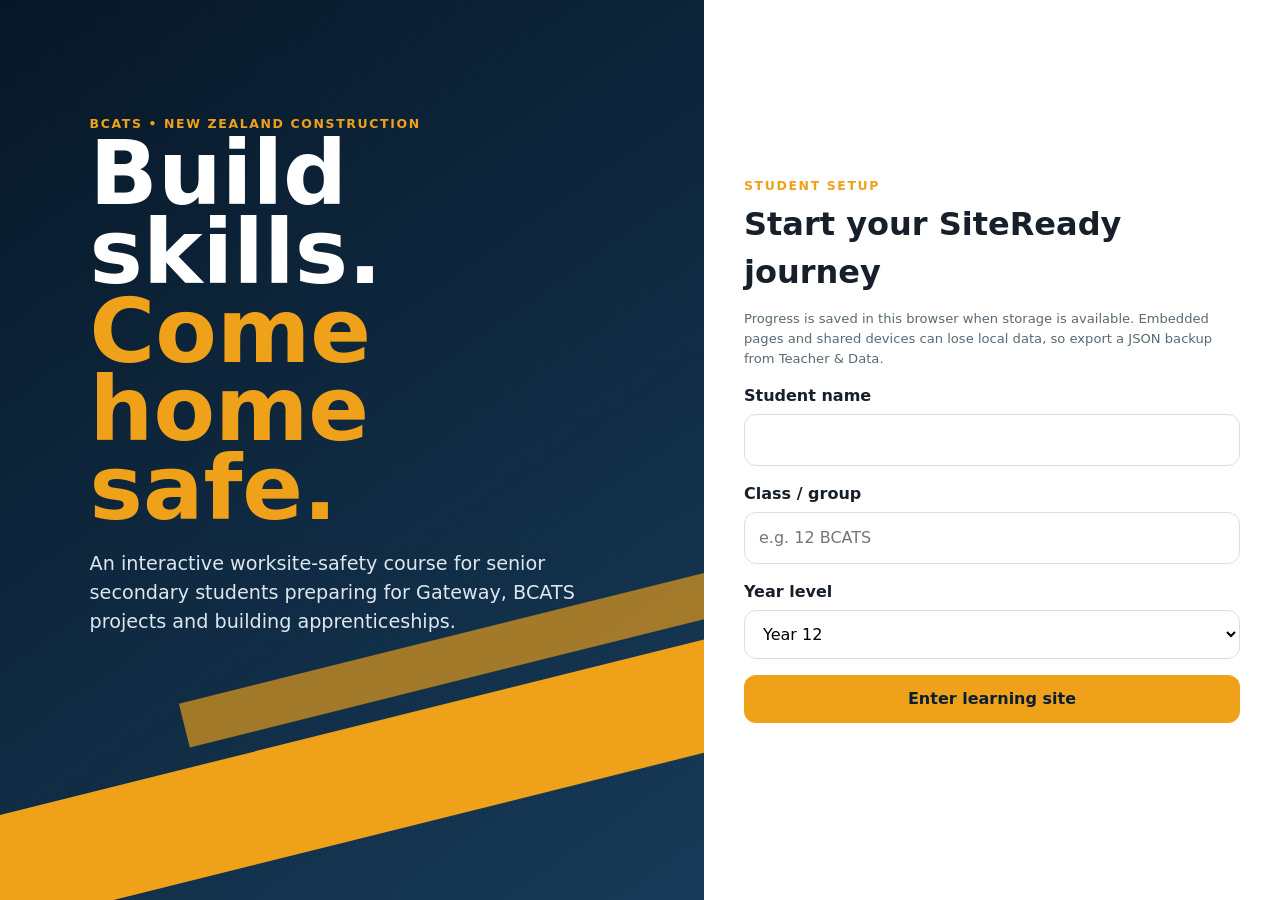
==== commit 2a199b39: "Update buildingtrades.html" ====
--- a/buildingtrades.html
+++ b/buildingtrades.html
@@ -8,7 +8,7 @@
 <style>
 :root{--navy:#0b1f33;--navy2:#143650;--orange:#f0a11a;--paper:#f5f7f9;--white:#fff;--ink:#17202a;--muted:#5a6975;--line:#d8e0e6;--green:#16784a;--red:#b3261e;--blue:#1667a8;--shadow:0 12px 35px rgba(11,31,51,.12);--radius:18px}
 *{box-sizing:border-box}html{scroll-behavior:smooth}body{margin:0;font-family:Inter,ui-sans-serif,system-ui,-apple-system,"Segoe UI",Roboto,Arial,sans-serif;color:var(--ink);background:var(--paper);line-height:1.5}button,input,select,textarea{font:inherit}button{cursor:pointer}.skip{position:absolute;left:-9999px}.skip:focus{left:12px;top:12px;z-index:999;background:#fff;padding:10px;border:2px solid var(--orange)}
-.hidden{display:none!important}.shell{min-height:100vh}.topbar{position:sticky;top:0;z-index:50;background:rgba(11,31,51,.97);color:#fff;display:flex;flex-wrap:wrap;gap:10px;align-items:center;padding:10px 18px;box-shadow:0 3px 14px rgba(0,0,0,.18)}.brand{display:flex;align-items:center;gap:10px;font-weight:900;letter-spacing:.02em}.brandmark{width:42px;height:42px;border-radius:12px;background:var(--orange);display:grid;place-items:center;color:var(--navy);font-weight:1000}.topbar .spacer{flex:1}.topbar button,.topbar select{border:1px solid rgba(255,255,255,.25);background:#173b59;color:#fff;border-radius:10px;padding:9px 11px}.topbar button:hover,.topbar button:focus-visible{border-color:var(--orange)}.topbar .certificate-nav{background:var(--orange);color:var(--navy);border-color:var(--orange);font-weight:1000;box-shadow:0 0 0 3px rgba(240,161,26,.18)}.certificate-fab{position:fixed;right:18px;bottom:18px;z-index:80;border:3px solid #fff;border-radius:999px;padding:14px 19px;background:var(--orange);color:var(--navy);font-weight:1000;box-shadow:0 10px 28px rgba(11,31,51,.35)}.certificate-fab:hover,.certificate-fab:focus-visible{transform:translateY(-2px);box-shadow:0 14px 32px rgba(11,31,51,.4)}
+.hidden{display:none!important}.shell{min-height:100vh}.topbar{position:sticky;top:0;z-index:50;background:rgba(11,31,51,.97);color:#fff;display:flex;flex-wrap:wrap;gap:10px;align-items:center;padding:10px 18px;box-shadow:0 3px 14px rgba(0,0,0,.18)}.brand{display:flex;align-items:center;gap:10px;font-weight:900;letter-spacing:.02em}.brandmark{width:42px;height:42px;border-radius:12px;background:var(--orange);display:grid;place-items:center;color:var(--navy);font-weight:1000}.topbar .spacer{flex:1}.topbar button,.topbar select{border:1px solid rgba(255,255,255,.25);background:#173b59;color:#fff;border-radius:10px;padding:9px 11px}.topbar button:hover,.topbar button:focus-visible{border-color:var(--orange)}.topbar .certificate-nav{background:var(--orange);color:var(--navy);border-color:var(--orange);font-weight:1000;box-shadow:0 0 0 3px rgba(240,161,26,.18)}.topbar .paper-nav{background:#fff;color:var(--navy);border-color:#fff;font-weight:1000}.certificate-fab{position:fixed;right:18px;bottom:18px;z-index:80;border:3px solid #fff;border-radius:999px;padding:14px 19px;background:var(--orange);color:var(--navy);font-weight:1000;box-shadow:0 10px 28px rgba(11,31,51,.35)}.certificate-fab:hover,.certificate-fab:focus-visible{transform:translateY(-2px);box-shadow:0 14px 32px rgba(11,31,51,.4)}
 .entry{min-height:100vh;display:grid;grid-template-columns:1.1fr .9fr;background:var(--navy);color:#fff}.entry-art{position:relative;min-height:520px;overflow:hidden;background:linear-gradient(145deg,#071727,#173b59)}.entry-art:before,.entry-art:after{content:"";position:absolute;background:var(--orange);transform:rotate(-14deg)}.entry-art:before{width:130%;height:110px;left:-10%;bottom:70px}.entry-art:after{width:80%;height:45px;left:25%;bottom:220px;opacity:.65}.entry-copy{position:relative;z-index:2;padding:9vw 7vw}.entry-copy h1{font-size:clamp(3rem,7vw,6.3rem);line-height:.88;margin:0 0 22px;max-width:780px}.entry-copy h1 span{color:var(--orange)}.entry-copy p{font-size:1.2rem;max-width:700px;color:#dce7ef}.entry-panel{background:#fff;color:var(--ink);display:flex;align-items:center;padding:40px}.entry-card{width:min(520px,100%);margin:auto}.eyebrow{text-transform:uppercase;letter-spacing:.13em;font-weight:900;color:var(--orange);font-size:.78rem}.entry-card h2{font-size:2rem;margin:.3rem 0}.field{display:grid;gap:6px;margin:16px 0}.field label{font-weight:800}.field input,.field select{width:100%;padding:13px 14px;border:1px solid var(--line);border-radius:12px;background:#fff}.primary,.secondary,.danger,.ghost{border:0;border-radius:12px;padding:12px 16px;font-weight:900}.primary{background:var(--orange);color:var(--navy)}.secondary{background:var(--navy);color:#fff}.danger{background:var(--red);color:#fff}.ghost{background:#e8eef2;color:var(--navy)}.wide{width:100%}.tiny{font-size:.82rem;color:var(--muted)}
 main{max-width:1380px;margin:auto;padding:26px}.hero{display:grid;grid-template-columns:1.35fr .65fr;gap:22px;align-items:stretch;margin:12px 0 24px}.hero-main{background:linear-gradient(135deg,var(--navy),#1a496c);color:#fff;border-radius:var(--radius);padding:34px;box-shadow:var(--shadow)}.hero-main h1{font-size:clamp(2.1rem,4vw,4.2rem);line-height:.98;margin:.2rem 0 1rem}.hero-main p{max-width:800px;color:#dce7ef;font-size:1.08rem}.hero-main .notice{color:var(--ink)}.topbar .tiny{color:#dce7ef}.hero-side{background:#fff;border-radius:var(--radius);padding:24px;box-shadow:var(--shadow);display:grid;align-content:center}.bigstat{font-size:3.3rem;font-weight:1000;color:var(--navy)}.progressbar{height:14px;background:#e5ebef;border-radius:999px;overflow:hidden}.progressbar>span{display:block;height:100%;background:var(--orange);width:0}.section-head{display:flex;gap:18px;align-items:end;justify-content:space-between;margin:30px 0 14px}.section-head h2{font-size:1.75rem;margin:0}.section-head p{margin:0;color:var(--muted)}
 .grid{display:grid;grid-template-columns:repeat(3,minmax(0,1fr));gap:18px}.module-card{background:#fff;border:1px solid var(--line);border-radius:var(--radius);overflow:hidden;box-shadow:0 6px 18px rgba(11,31,51,.06);display:flex;flex-direction:column}.module-card img{width:100%;aspect-ratio:2.5/1;object-fit:cover}.module-card .pad{padding:18px;display:grid;gap:10px;flex:1}.module-card h3{margin:0;font-size:1.3rem}.module-card p{margin:0;color:var(--muted)}.tagrow{display:flex;gap:7px;flex-wrap:wrap}.tag{background:#e9f0f4;color:var(--navy);padding:4px 8px;border-radius:999px;font-size:.78rem;font-weight:800}.tag.pass{background:#d9f2e5;color:var(--green)}.tag.lock{background:#f7e0de;color:var(--red)}.card-actions{display:flex;gap:8px;margin-top:auto}.card-actions button{flex:1}
@@ -16,24 +16,32 @@
 .rule-list{display:grid;grid-template-columns:repeat(2,minmax(0,1fr));gap:14px}.rule-card{background:#fff;border:1px solid var(--line);border-radius:15px;padding:18px}.rule-card .n{width:34px;height:34px;border-radius:10px;background:var(--orange);display:grid;place-items:center;font-weight:1000;color:var(--navy);float:left;margin-right:11px}.rule-card h3{margin:3px 0 8px}.rule-card p{margin:0;color:#465560}.rule-card.critical{border:2px solid #df6d65}.rule-card.critical:after{content:"Critical stop-work rule";display:inline-block;margin-top:12px;padding:4px 8px;border-radius:999px;background:#fff0ef;color:var(--red);font-size:.78rem;font-weight:900}.simplified .rule-card p.detail{display:none}.simplified .rule-card{font-size:1.08rem}
 .quiz-wrap{max-width:900px;margin:20px auto}.question{background:#fff;border:1px solid var(--line);border-radius:16px;padding:22px;margin:15px 0}.question h3{margin:0 0 15px}.option{display:flex;gap:10px;align-items:flex-start;border:1px solid var(--line);padding:12px;border-radius:11px;margin:8px 0;background:#fff}.option:hover{border-color:#7da1ba}.option input{margin-top:4px}.feedback{padding:14px;border-radius:12px;margin-top:12px;font-weight:750}.feedback.good{background:#e4f5ec;color:#0e653d}.feedback.bad{background:#fde8e6;color:#93221b}.scorebox{background:var(--navy);color:#fff;border-radius:16px;padding:24px;margin:20px 0}.scorebox strong{font-size:2.2rem;color:var(--orange)}
 .certificate{max-width:1120px;min-height:650px;margin:28px auto;background:#fff;border:10px solid var(--navy);outline:4px solid var(--orange);outline-offset:-22px;padding:64px;display:grid;place-items:center;text-align:center;box-shadow:var(--shadow);position:relative}.certificate>div{max-width:900px}.certificate h1{font-size:clamp(2.5rem,5vw,4.6rem);line-height:1;margin:0;color:var(--navy)}.certificate h2{font-size:clamp(1.5rem,3vw,2.5rem);margin:.7rem 0 1rem}.certificate .student{font-size:clamp(2rem,4vw,3.7rem);line-height:1.1;color:var(--orange);font-weight:1000;margin:18px 0}.certificate p{font-size:1.08rem}.certificate-preview{position:absolute;top:28px;right:32px;background:#fff0ef;color:var(--red);border:2px solid var(--red);border-radius:999px;padding:7px 12px;font-size:.78rem;font-weight:1000;letter-spacing:.04em}.certificate-actions{display:flex;justify-content:center;gap:10px;flex-wrap:wrap;margin:20px}.certificate-centre-grid{display:grid;grid-template-columns:repeat(2,minmax(0,1fr));gap:14px}.certificate-access{display:flex;align-items:center;justify-content:space-between;gap:18px}.certificate-access h2,.certificate-access p{margin:.15rem 0}.locked-certificate{opacity:.8;border-style:dashed}.certificate-mini{display:flex;gap:14px;align-items:center}.certificate-seal{width:58px;height:58px;border-radius:50%;display:grid;place-items:center;background:var(--navy);color:var(--orange);font-weight:1000;flex:0 0 auto}
-.panel{background:#fff;border:1px solid var(--line);border-radius:var(--radius);padding:22px;margin:18px 0;box-shadow:0 5px 18px rgba(11,31,51,.05)}.panel h2,.panel h3{margin-top:0}.two{display:grid;grid-template-columns:1fr 1fr;gap:18px}.settings-grid{display:grid;grid-template-columns:repeat(2,minmax(0,1fr));gap:14px}.toggleline{display:flex;gap:10px;align-items:center;border:1px solid var(--line);padding:10px 12px;border-radius:11px}.signoff-table,.source-table{width:100%;border-collapse:collapse}.signoff-table th,.signoff-table td,.source-table th,.source-table td{border-bottom:1px solid var(--line);padding:11px;text-align:left;vertical-align:top}.signoff-table th{background:#edf2f5}.source-table a{color:var(--blue);font-weight:800}.callout-grid{display:grid;grid-template-columns:repeat(3,1fr);gap:12px}.callout{border-radius:14px;padding:18px;background:#e9f0f4}.callout h3{margin:0 0 7px}.footer{padding:30px;color:var(--muted);text-align:center}.toast{position:fixed;right:18px;bottom:18px;z-index:100;background:var(--navy);color:#fff;padding:13px 16px;border-radius:12px;box-shadow:var(--shadow);max-width:380px}.selftest{position:fixed;left:10px;bottom:10px;z-index:200;padding:8px 11px;border-radius:9px;background:#fff;border:2px solid var(--green);font-weight:900}
-@media(max-width:980px){.entry{grid-template-columns:1fr}.entry-art{min-height:380px}.entry-copy{padding:60px 30px}.hero{grid-template-columns:1fr}.grid{grid-template-columns:repeat(2,minmax(0,1fr))}.rule-list,.two,.certificate-centre-grid{grid-template-columns:1fr}.certificate-access{align-items:stretch;flex-direction:column}.callout-grid{grid-template-columns:1fr}.settings-grid{grid-template-columns:1fr}}
-@media(max-width:620px){main{padding:14px}.topbar{padding:8px;flex-wrap:wrap;align-items:stretch}.topbar .brand{width:100%}.topbar .brand span:last-child{display:inline}.topbar .spacer{display:none}.topbar button,.topbar select{flex:1 1 auto}.topbar .certificate-nav{order:-1;flex:1 1 100%;font-size:1.05rem}.grid{grid-template-columns:1fr}.entry-panel{padding:24px}.entry-art{min-height:340px}.hero-main{padding:24px}.module-hero{min-height:230px}.module-hero .copy{padding:20px}.card-actions{flex-direction:column}.certificate-fab{right:12px;bottom:12px;padding:13px 16px}}
+.panel{background:#fff;border:1px solid var(--line);border-radius:var(--radius);padding:22px;margin:18px 0;box-shadow:0 5px 18px rgba(11,31,51,.05)}.paper-builder{border:3px solid var(--orange)}.paper-summary{display:grid;grid-template-columns:repeat(4,minmax(0,1fr));gap:12px;margin:16px 0}.paper-stat{background:#eef3f6;border-radius:14px;padding:15px}.paper-stat strong{display:block;font-size:1.7rem;color:var(--navy)}.paper-actions{display:grid;grid-template-columns:repeat(2,minmax(0,1fr));gap:12px}.paper-actions .callout{background:#f3f6f8}.paper-question-meta{display:flex;gap:8px;flex-wrap:wrap;margin-bottom:8px}.paper-answer-sheet{display:grid;grid-template-columns:repeat(5,1fr);gap:7px;margin-top:18px}.paper-answer-box{border:1px solid #777;padding:7px;min-height:34px}.paper-version{font-family:ui-monospace,SFMono-Regular,Consolas,monospace;font-weight:800}.panel h2,.panel h3{margin-top:0}.two{display:grid;grid-template-columns:1fr 1fr;gap:18px}.settings-grid{display:grid;grid-template-columns:repeat(2,minmax(0,1fr));gap:14px}.toggleline{display:flex;gap:10px;align-items:center;border:1px solid var(--line);padding:10px 12px;border-radius:11px}.signoff-table,.source-table{width:100%;border-collapse:collapse}.signoff-table th,.signoff-table td,.source-table th,.source-table td{border-bottom:1px solid var(--line);padding:11px;text-align:left;vertical-align:top}.signoff-table th{background:#edf2f5}.source-table a{color:var(--blue);font-weight:800}.callout-grid{display:grid;grid-template-columns:repeat(3,1fr);gap:12px}.callout{border-radius:14px;padding:18px;background:#e9f0f4}.callout h3{margin:0 0 7px}.footer{padding:30px;color:var(--muted);text-align:center}.toast{position:fixed;right:18px;bottom:18px;z-index:100;background:var(--navy);color:#fff;padding:13px 16px;border-radius:12px;box-shadow:var(--shadow);max-width:380px}.selftest{position:fixed;left:10px;bottom:10px;z-index:200;padding:8px 11px;border-radius:9px;background:#fff;border:2px solid var(--green);font-weight:900}
+@media(max-width:980px){.paper-summary{grid-template-columns:repeat(2,minmax(0,1fr))}.paper-actions{grid-template-columns:1fr}.entry{grid-template-columns:1fr}.entry-art{min-height:380px}.entry-copy{padding:60px 30px}.hero{grid-template-columns:1fr}.grid{grid-template-columns:repeat(2,minmax(0,1fr))}.rule-list,.two,.certificate-centre-grid{grid-template-columns:1fr}.certificate-access{align-items:stretch;flex-direction:column}.callout-grid{grid-template-columns:1fr}.settings-grid{grid-template-columns:1fr}}
+@media(max-width:620px){.paper-summary{grid-template-columns:1fr}.paper-answer-sheet{grid-template-columns:repeat(2,1fr)}main{padding:14px}.topbar{padding:8px;flex-wrap:wrap;align-items:stretch}.topbar .brand{width:100%}.topbar .brand span:last-child{display:inline}.topbar .spacer{display:none}.topbar button,.topbar select{flex:1 1 auto}.topbar .certificate-nav{order:-2;flex:1 1 100%;font-size:1.05rem}.topbar .paper-nav{order:-1;flex:1 1 100%;font-size:1.02rem}.grid{grid-template-columns:1fr}.entry-panel{padding:24px}.entry-art{min-height:340px}.hero-main{padding:24px}.module-hero{min-height:230px}.module-hero .copy{padding:20px}.card-actions{flex-direction:column}.certificate-fab{right:12px;bottom:12px;padding:13px 16px}}
 @media print{body{background:#fff}.topbar,.no-print,.toast,.selftest{display:none!important}main{max-width:none;padding:0}.print-only{display:block!important}.panel{box-shadow:none;border:0}.page-break{break-before:page}.question{break-inside:avoid}.certificate{width:277mm;height:190mm;max-width:none;min-height:0;margin:0;padding:18mm;border:10px solid var(--navy);display:grid;place-items:center;text-align:center;box-shadow:none}.certificate h1{font-size:36pt;margin:0;color:var(--navy)}.certificate .student{font-size:28pt;color:var(--orange);font-weight:1000}.signoff-print{font-size:11pt}.signoff-table th,.signoff-table td{padding:8px}}
 .print-only{display:none}
+
+/* v1.6 package-alignment amendments */
+:focus-visible{outline:3px solid var(--orange);outline-offset:3px}button,select,input,textarea,.option{min-height:44px}.header-progress{display:inline-flex;align-items:center;min-height:38px;padding:7px 11px;border-radius:999px;background:#eaf7f0;color:#0d5d39;font-weight:900;white-space:nowrap}.module-layout{display:grid;grid-template-columns:minmax(0,1fr) 310px;gap:18px;align-items:start}.module-info{position:sticky;top:88px}.module-info .info-stat{display:flex;justify-content:space-between;gap:12px;padding:9px 0;border-bottom:1px solid var(--line)}.module-info ul{padding-left:20px}.learning-grid{display:grid;grid-template-columns:repeat(2,minmax(0,1fr));gap:14px}.learning-card{background:#fff;border:1px solid var(--line);border-radius:15px;padding:18px}.learning-card h3{margin:.2rem 0 .8rem}.learning-card .safe-line,.learning-card .avoid-line,.learning-card .why-line{padding:10px 12px;border-radius:10px;margin:8px 0}.learning-card .safe-line{background:#eaf7f0;border-left:5px solid var(--green)}.learning-card .avoid-line{background:#fff4e4;border-left:5px solid #c57900}.learning-card .why-line{background:#eef4f8;border-left:5px solid var(--blue)}.question-task{display:block;color:var(--navy);font-weight:1000;margin-bottom:5px}.question-scenario{display:block;font-weight:650;color:#3f4e59}.question-support{display:flex;gap:8px;flex-wrap:wrap;margin:14px 0}.question-support button{min-height:42px}.test-shell{max-width:960px;margin:0 auto}.test-meta{display:flex;align-items:center;justify-content:space-between;gap:12px;flex-wrap:wrap}.test-progress{height:12px;background:#e5ebef;border-radius:999px;overflow:hidden}.test-progress span{display:block;height:100%;background:var(--orange)}.progress-dots{display:flex;gap:6px;flex-wrap:wrap;margin:13px 0}.progress-dot{width:34px;height:34px;min-height:34px;padding:0;border:1px solid #9aaab5;border-radius:50%;background:#fff;color:var(--navy);font-size:.8rem;font-weight:900}.progress-dot.answered{background:#dcefe5;border-color:var(--green)}.progress-dot.current{background:var(--orange);border-color:var(--navy);box-shadow:0 0 0 3px rgba(240,161,26,.25)}.test-nav{display:flex;gap:10px;justify-content:space-between;align-items:center;flex-wrap:wrap;margin-top:18px}.test-nav .middle{display:flex;gap:8px;flex-wrap:wrap}.review-list{display:grid;gap:12px}.review-item{background:#fff;border:1px solid var(--line);border-left:6px solid var(--red);border-radius:12px;padding:16px}.review-item h3{margin:.1rem 0 .6rem}.support-summary{background:#eef4f8;border-left:5px solid var(--blue);padding:12px 14px;border-radius:10px}.signature-grid{display:grid;grid-template-columns:1fr 1fr;gap:28px;margin-top:26px;text-align:left}.signature-line{border-top:1px solid #334;margin-top:28px;padding-top:6px;font-size:.88rem}.certificate-details{display:grid;grid-template-columns:repeat(3,1fr);gap:10px;margin:18px 0}.certificate-details div{border:1px solid #d5dde3;border-radius:10px;padding:9px}.certificate-id{font-family:ui-monospace,SFMono-Regular,Consolas,monospace;font-size:.9rem}.selftest-report table{width:100%;border-collapse:collapse}.selftest-report th,.selftest-report td{border:1px solid var(--line);padding:9px;text-align:left}.selftest-report .pass-row{background:#eaf7f0}.selftest-report .fail-row{background:#fff0ef}.coverage-table{width:100%;border-collapse:collapse}.coverage-table th,.coverage-table td{border:1px solid var(--line);padding:9px;text-align:left;vertical-align:top}.source-chip{display:inline-block;margin:2px;padding:3px 7px;border-radius:999px;background:#e9f0f4;font-size:.78rem}.setting-check{display:flex;gap:10px;align-items:flex-start;padding:11px;border:1px solid var(--line);border-radius:11px;margin:8px 0}.setting-check input{min-height:auto;margin-top:4px}.print-only{display:none}
+@media(max-width:1000px){.module-layout{grid-template-columns:1fr}.module-info{position:static}.learning-grid{grid-template-columns:1fr}.certificate-details{grid-template-columns:1fr}.signature-grid{grid-template-columns:1fr}.header-progress{order:2}.topbar .spacer{display:none}}
+@media(max-width:680px){.test-nav{display:grid;grid-template-columns:1fr}.test-nav button,.test-nav .middle{width:100%}.test-nav .middle{display:grid;grid-template-columns:1fr 1fr}.progress-dot{width:30px;height:30px;min-height:30px}.certificate{padding:38px 24px}.header-progress{width:100%;justify-content:center;order:20}}
+@media(prefers-reduced-motion:reduce){*,*::before,*::after{scroll-behavior:auto!important;animation:none!important;transition:none!important}}
+@media print{.question,.review-item,.learning-card{break-inside:avoid}.module-info{position:static}.signature-grid{grid-template-columns:1fr 1fr}.print-only{display:block}.certificate-details{grid-template-columns:repeat(3,1fr)}}
+
 </style>
 </head>
 <body>
 <a href="#main" class="skip">Skip to main content</a>
 <section id="entry" class="entry">
   <div class="entry-art"><div class="entry-copy"><div class="eyebrow">BCATS • New Zealand construction</div><h1>Build skills.<br><span>Come home safe.</span></h1><p class="translatable">An interactive worksite-safety course for senior secondary students preparing for Gateway, BCATS projects and building apprenticeships.</p></div></div>
-  <div class="entry-panel"><form id="entryForm" class="entry-card"><div class="eyebrow">Student setup</div><h2>Start your SiteReady journey</h2><p class="tiny">Progress stays on this device. You can export it later from Teacher & Data.</p><div class="field"><label for="studentName">Student name</label><input id="studentName" required autocomplete="name"></div><div class="field"><label for="studentClass">Class / group</label><input id="studentClass" placeholder="e.g. 12 BCATS"></div><div class="field"><label for="studentYear">Year level</label><select id="studentYear"><option>Year 11</option><option selected>Year 12</option><option>Year 13</option><option>Other</option></select></div><button class="primary wide" type="submit">Enter learning site</button><button id="resumeBtn" class="ghost wide hidden" type="button" style="margin-top:10px">Resume saved progress</button></form></div>
+  <div class="entry-panel"><form id="entryForm" class="entry-card"><div class="eyebrow">Student setup</div><h2>Start your SiteReady journey</h2><p class="tiny">Progress is saved in this browser when storage is available. Embedded pages and shared devices can lose local data, so export a JSON backup from Teacher & Data.</p><div class="field"><label for="studentName">Student name</label><input id="studentName" required autocomplete="name"></div><div class="field"><label for="studentClass">Class / group</label><input id="studentClass" placeholder="e.g. 12 BCATS"></div><div class="field"><label for="studentYear">Year level</label><select id="studentYear"><option>Year 11</option><option selected>Year 12</option><option>Year 13</option><option>Other</option></select></div><button class="primary wide" type="submit">Enter learning site</button><button id="resumeBtn" class="ghost wide hidden" type="button" style="margin-top:10px">Resume saved progress</button></form></div>
 </section>
 <div id="app" class="shell hidden">
-<header class="topbar no-print"><div class="brand"><span class="brandmark">SR</span><span>BCATS SiteReady</span></div><button class="certificate-nav" data-nav="certificates" aria-label="Open Certificate Centre">🏆 CERTIFICATES</button><button data-nav="dashboard">Dashboard</button><button data-nav="teacher">Teacher & Data</button><button data-nav="sources">Sources</button><div class="spacer"></div><label class="tiny" for="language">Language</label><select id="language" aria-label="Page language"><option value="en">English</option><option value="ja">日本語</option><option value="zh-Hans">简体中文</option><option value="zh-Hant">繁體中文</option></select><button id="translateBtn">Translate page</button><button id="printBtn">Print</button></header>
+<header class="topbar no-print"><div class="brand"><span class="brandmark">SR</span><span>BCATS SiteReady</span></div><span id="headerProgress" class="header-progress" aria-live="polite">0% complete</span><button class="certificate-nav" data-nav="certificates" aria-label="Open Certificate Centre">🏆 CERTIFICATES</button><button class="paper-nav" data-nav="paper" aria-label="Open Paper Test Generator">🖨 PAPER TESTS</button><button data-nav="dashboard">Dashboard</button><button data-nav="teacher">Teacher & Data</button><button data-nav="sources">Sources</button><div class="spacer"></div><label class="tiny" for="language">Language</label><select id="language" aria-label="Page language"><option value="en">English</option><option value="ja">日本語</option><option value="zh-Hans">简体中文</option><option value="zh-Hant">繁體中文</option></select><button id="translateBtn">Translate page</button><button id="printBtn">Print</button></header>
 <main id="main" tabindex="-1"></main>
 <button class="certificate-fab no-print" type="button" onclick="navigate('certificates')" aria-label="Open Certificate Centre">🏆 Certificates</button>
-<footer class="footer no-print">BCATS SiteReady v1.3 • Always-visible certificate controls • Educational resource • Always follow the host site induction, approved work method, manufacturer instructions and competent supervision.</footer>
+<footer class="footer no-print">BCATS SiteReady v1.6 • Paper-test generator • Randomised question and answer banks • Educational resource • Always follow the host site induction, approved work method, manufacturer instructions and competent supervision.</footer>
 </div>
 <div id="toast" class="toast hidden" role="status" aria-live="polite"></div>
 <script id="courseData" type="application/json">{"modules":[{"id":"induction","num":1,"icon":"ID","title":"Start Safe","subtitle":"Induction, rights and responsibilities","outcome":"Explain your responsibilities, your employer’s duties, and how to speak up before starting work.","activity":"Run a mock site induction. Students mark the assembly point, first aid kit, restricted zones and supervisor on a simple site plan.","signoff":["Find the assembly point and emergency information","Name the direct supervisor and reporting line","Demonstrate the stop-work phrase calmly"],"rules":[{"title":"Induction comes first","explain":"A site induction explains local hazards, emergency actions, boundaries, traffic routes, reporting lines and site rules. It does not authorise every task.","question":"A new student arrives on a building site. What must happen before work begins?","options":["Complete the site-specific induction and ask questions","Start with an easy task and do induction later","Copy what another worker is doing","Only sign the visitor book"],"correct":0,"critical":true,"id":"induction_01"},{"title":"Know your supervisor","explain":"A learner must know who is directly supervising them and who to contact if that person is unavailable.","question":"You are given two different instructions by different tradespeople. What should you do?","options":["Ignore both people and continue your old task","Pause and confirm the task with your assigned supervisor","Choose the quickest instruction","Do both tasks at the same time"],"correct":1,"critical":false,"id":"induction_02"},{"title":"Work within authorisation","explain":"Training on one tool or task does not automatically authorise another. Confidence is not the same as competence.","question":"You have used a school circular saw but have not been approved to use the site saw. What is safest?","options":["Watch someone once and then use it","Use it only when nobody is nearby","Ask for site-specific training and authorisation before use","Use it because both saws cut timber"],"correct":2,"critical":true,"id":"induction_03"},{"title":"Worker responsibilities","explain":"Workers must take reasonable care, follow reasonable safety instructions, use controls correctly and avoid putting others at risk.","question":"Which action best shows a student meeting worker responsibilities?","options":["Hiding a defect so the job stays on time","Removing PPE when the supervisor leaves","Entering an exclusion zone to save time","Following the agreed method and reporting a missing guard"],"correct":3,"critical":false,"id":"induction_04"},{"title":"The PCBU duty","explain":"A business must provide, so far as is reasonably practicable, safe work, suitable equipment, information, training, supervision, facilities and emergency arrangements.","question":"Which is mainly an employer or PCBU responsibility?","options":["Providing suitable training, supervision and safe systems","Guessing what a student already knows","Making the newest worker buy every control","Leaving emergency planning to students"],"correct":0,"critical":false,"id":"induction_05"},{"title":"Speak up early","explain":"Young or new workers may notice something is wrong but feel unsure about challenging an adult. Good sites expect questions.","question":"A control shown at the pre-start is missing. What should the student say?","options":["Ask another student to take over","Stop, explain what changed, and ask the supervisor to restore the control","Keep working because the supervisor must know","Wait until the end of the day"],"correct":1,"critical":false,"id":"induction_06"},{"title":"Right to stop unsafe work","explain":"A worker can stop or refuse work when they reasonably believe it exposes someone to a serious, immediate or imminent risk. Move safe and notify the supervisor promptly.","question":"A scaffold edge rail has been removed and nobody knows why. What should you do?","options":["Hold onto a stud while working","Ask a friend to watch from below","Do not use it; move safe and report it immediately","Use it carefully for one quick task"],"correct":2,"critical":true,"id":"induction_07"},{"title":"No retaliation for safety concerns","explain":"Workers are protected when they legitimately raise health and safety concerns. Concerns should be factual, timely and respectful.","question":"A worker laughs when you report a serious hazard. What is the best next step?","options":["Withdraw the report to avoid trouble","Post about the worker online","Create a prank to prove the hazard exists","Repeat the concern to the supervisor or health and safety contact"],"correct":3,"critical":false,"id":"induction_08"},{"title":"Site rules can change","explain":"Conditions, work sequences and other trades can change during the day. Reassess when the plan changes.","question":"A delivery blocks the pedestrian route shown at induction. What should happen?","options":["Stop and get a safe alternative route confirmed","Climb over the load","Walk through the plant route quickly","Move barriers without permission"],"correct":0,"critical":false,"id":"induction_09"},{"title":"Check understanding","explain":"Good instruction includes demonstration, supervised practice and a chance to ask questions. Repeating critical points back helps confirm understanding.","question":"After a complex instruction, what is the best response?","options":["Ask another student after the supervisor leaves","Repeat back the key steps and ask about anything unclear","Say yes even when unsure","Begin immediately to look confident"],"correct":1,"critical":false,"id":"induction_10"}],"banner":"[data-uri]"},{"id":"risk","num":2,"icon":"RISK","title":"See the Risk","subtitle":"Hazards, risks and the hierarchy of controls","outcome":"Identify hazards, judge what harm could occur, and choose controls in the correct order.","activity":"Give groups a worksite photo or staged workshop scene. They identify hazards, serious harm outcomes and higher-order controls.","signoff":["Identify five hazards in a staged work area","Choose one higher-order control for each","Explain when the controls must be reviewed"],"rules":[{"title":"Hazard versus risk","explain":"A hazard is something that can cause harm. Risk combines the likelihood and seriousness of that harm.","question":"Which statement correctly separates hazard and risk?","options":["A hazard and risk are always the same word","Risk means only an injury that already happened","A hazard is only something with a warning sign","An unguarded blade is a hazard; the chance and severity of contact is the risk"],"correct":3,"critical":false,"id":"risk_01"},{"title":"Eliminate first","explain":"The most reliable control removes the hazard or removes the need for exposure.","question":"Which is an example of eliminating a height risk?","options":["Assemble the frame at ground level","Wear a harness while working at the edge","Put up a warning sign","Tell workers to be careful"],"correct":0,"critical":false,"id":"risk_02"},{"title":"Substitute safer options","explain":"Substitution replaces a material, tool or process with a less hazardous one.","question":"Which is substitution?","options":["Place a poster beside the saw","Use a lower-dust product instead of a high-silica one","Give everyone a dust mask","Work faster to reduce time"],"correct":1,"critical":false,"id":"risk_03"},{"title":"Isolate people from danger","explain":"Isolation separates people from the hazard using barriers, distance, enclosures or exclusion zones.","question":"Which control isolates pedestrians from moving plant?","options":["A reversing alarm only","A toolbox talk only","A physical barrier and separate walkway","A high-vis vest only"],"correct":2,"critical":false,"id":"risk_04"},{"title":"Engineering controls","explain":"Engineering controls physically reduce exposure, such as guards, extraction, edge protection, RCDs and mechanical lifting aids.","question":"Which is an engineering control for wood dust?","options":["A rule to sweep at lunch","A dust-awareness poster","A disposable mask only","Effective on-tool extraction"],"correct":3,"critical":false,"id":"risk_05"},{"title":"Administrative controls","explain":"Training, procedures, signs, scheduling, permits and supervision support higher controls but rely on people following them.","question":"Which is an administrative control?","options":["A documented pre-start and supervision plan","A fixed machine guard","A local exhaust hood","A physical vehicle barrier"],"correct":0,"critical":false,"id":"risk_06"},{"title":"PPE is the last layer","explain":"PPE protects the wearer after higher-order controls are used. It must fit, be compatible and be maintained.","question":"Why should PPE not be the only control when dust can be extracted?","options":["PPE protects everyone in the area","It depends on correct selection, fit and use every time","PPE always removes the hazard completely","PPE makes training unnecessary"],"correct":1,"critical":false,"id":"risk_07"},{"title":"Use several controls","explain":"Serious risks often need combined controls. For example: wet cutting, extraction, isolation and suitable RPE.","question":"A concrete cut still creates fine dust after one control is added. What next?","options":["Continue because one control is enough","Only shorten the student’s break","Add compatible controls and verify exposure is reduced","Remove the first control"],"correct":2,"critical":false,"id":"risk_08"},{"title":"Review after change","explain":"Controls must be reviewed when conditions, equipment, materials, people or work methods change, or when an incident shows they failed.","question":"When should a task risk assessment be reviewed?","options":["Only once each year","Only after someone is seriously hurt","Never if the form was signed","When a new tool or changed condition affects the task"],"correct":3,"critical":false,"id":"risk_09"},{"title":"Critical risks deserve clarity","explain":"Falls, mobile plant, electricity, asbestos, confined spaces and uncontrolled hazardous dust can cause fatal or life-changing harm. Students need clear no-go limits.","question":"A student cannot confirm whether an old soffit contains asbestos. What is the correct control?","options":["Stop disturbance and have the material checked through the site process","Drill a small test hole","Break off a corner outdoors","Wear glasses and continue"],"correct":0,"critical":true,"id":"risk_10"}],"banner":"[data-uri]"},{"id":"readiness","num":3,"icon":"PPE","title":"Ready for Work","subtitle":"PPE, clothing, fatigue and wellbeing","outcome":"Arrive fit for work, select and inspect PPE, and recognise when physical or mental state makes work unsafe.","activity":"PPE inspection carousel: students identify defects, fit problems, incompatible combinations and tasks requiring higher controls.","signoff":["Inspect and correctly fit eye, hearing and head protection","Explain why RPE may require fit testing","Complete a personal fitness-for-work check"],"rules":[{"title":"PPE follows the task","explain":"Site minimum PPE may include boots, hi-vis, eye protection and a helmet, but task PPE comes from the hazard assessment and manufacturer guidance.","question":"How should PPE be selected?","options":["Copy one worker on another task","Use the same gloves for every machine","Match it to the task, exposure, fit and other controls","Choose the cheapest available item"],"correct":2,"critical":false,"id":"readiness_01"},{"title":"Inspect before use","explain":"Check PPE for cracks, contamination, worn straps, damaged seals, expiry or impact history. Replace or report defects.","question":"Your safety glasses are deeply scratched. What should you do?","options":["Wear them backwards","Polish them with abrasive paper","Use no eye protection so vision is clearer","Replace or report them before the task"],"correct":3,"critical":false,"id":"readiness_02"},{"title":"Compatibility matters","explain":"PPE must work together. Glasses, earmuffs, helmets and respirators can interfere with each other’s fit.","question":"A respirator strap prevents the earmuff from sealing. What should happen?","options":["Stop and get a compatible setup checked","Tighten both until painful","Remove the respirator","Ignore the gap because both items are present"],"correct":0,"critical":false,"id":"readiness_03"},{"title":"RPE needs proper fit","explain":"Tight-fitting respiratory protection must suit the contaminant and user, be fit-tested under the workplace programme and seal correctly.","question":"Which statement about a tight-fitting respirator is safest?","options":["Fit testing is only needed after an incident","It must be selected and fit-tested for the task and wearer","Any disposable mask protects against all vapours","A beard improves the face seal"],"correct":1,"critical":true,"id":"readiness_04"},{"title":"Gloves are task-specific","explain":"Gloves can protect from cuts, chemicals or heat, but may create entanglement risk around rotating machinery.","question":"When may gloves be unsafe?","options":["When handling a chemical specified by the SDS","When cleaning with an approved non-rotating method","Near rotating equipment where they could be caught","When carrying rough timber"],"correct":2,"critical":false,"id":"readiness_05"},{"title":"Dress for the site","explain":"Wear close-fitting work clothing, secure long hair, remove loose jewellery and use suitable safety footwear.","question":"Why must loose clothing be secured?","options":["It makes high-vis brighter","It improves hearing protection","It replaces guarding","It can catch in tools, machinery or materials"],"correct":3,"critical":false,"id":"readiness_06"},{"title":"Fatigue changes risk","explain":"Poor sleep, long travel, heat, illness, medication, stress and overtime can reduce judgement, coordination and reaction time.","question":"You feel unusually drowsy before using a saw. What should you do?","options":["Tell the supervisor and pause safety-critical work","Drink an energy drink and hide it","Work faster before you get more tired","Ask a friend to distract you"],"correct":0,"critical":false,"id":"readiness_07"},{"title":"Hydration and weather","explain":"Plan water, shade, warm or waterproof clothing, sunscreen and breaks. Stop when wind, rain, lightning or poor visibility defeats controls.","question":"High winds make sheet material hard to control at height. What is safest?","options":["Stand closer to the edge","Stop and reassess the work method and weather limits","Add one more person and continue","Remove gloves for better grip"],"correct":1,"critical":false,"id":"readiness_08"},{"title":"Mental wellbeing is safety","explain":"Bullying, pressure, anxiety, distraction and distress can affect safe work. Early support and respectful communication are part of a healthy workplace.","question":"A student is distressed and cannot focus on instructions. What should happen?","options":["Tell them to toughen up","Hide the issue from the supervisor","Pause the task and connect them with appropriate support","Give them the most repetitive power-tool job"],"correct":2,"critical":false,"id":"readiness_09"},{"title":"Report symptoms early","explain":"Ringing ears, breathing difficulty, dizziness, skin burns, numbness, tingling or recurring pain can signal harmful exposure. Early reporting helps prevent worse harm.","question":"After repeated tool use, a student has numb fingers. What is the best action?","options":["Shake the hand and continue","Swap hands without telling anyone","Wait until the end of the term","Stop, report it and have the exposure and task reviewed"],"correct":3,"critical":false,"id":"readiness_10"}],"banner":"[data-uri]"},{"id":"tools","num":4,"icon":"TOOLS","title":"Tools Under Control","subtitle":"Hand tools and portable power tools","outcome":"Select, inspect, set up, operate and store tools using the approved method and within authorisation.","activity":"Students complete a pre-use inspection and teacher-observed setup/shutdown for one hand tool and one portable power tool.","signoff":["Select the correct tool and accessory","Complete a pre-use inspection","Demonstrate safe setup, use, shutdown and storage"],"rules":[{"title":"Use the right tool","explain":"Choose a tool and accessory designed for the material, task, mounting system and operating speed. Improvisation increases kickback and breakage risk.","question":"A disc is the wrong diameter for the grinder. What should you do?","options":["Hold the disc in place with extra washers","Get the correct rated disc before using the tool","Remove the guard so it fits","Use it at a lower speed by hand"],"correct":1,"critical":true,"id":"tools_01"},{"title":"Inspect while isolated","explain":"Disconnect the plug or remove the battery before checking or changing blades, bits, discs, guards, fences or settings.","question":"When should a circular saw blade be checked or changed?","options":["With the trigger taped off","Only after making a test cut","With the tool isolated from its power source","While the blade is slowing down"],"correct":2,"critical":false,"id":"tools_02"},{"title":"Quarantine defects","explain":"Damaged tools should be removed from service, labelled or quarantined and reported. Students must not attempt unauthorised repairs.","question":"A drill has a cracked casing. What is the correct response?","options":["Wrap it in tape and keep drilling","Use it only on battery mode","Let another student test it","Remove it from use and report the defect"],"correct":3,"critical":false,"id":"tools_03"},{"title":"Guards stay in place","explain":"Guards, interlocks and safety devices must work as designed. Never defeat them to make a task faster or easier.","question":"The saw guard does not return freely. What should you do?","options":["Do not use the saw; report and repair it properly","Hold the guard open by hand","Spray it while the saw is running","Make one careful cut first"],"correct":0,"critical":true,"id":"tools_04"},{"title":"Secure the work","explain":"Use a vice, clamps, bench, jig or fence. A hand, knee, foot or another person is not a clamp.","question":"A small piece moves when drilling. What should happen?","options":["Ask a friend to grip it near the bit","Secure it with an appropriate vice or clamp","Hold it tighter with one hand","Stand on it"],"correct":1,"critical":false,"id":"tools_05"},{"title":"Control the line of fire","explain":"Keep hands and body out of the path of blades, bits, discs, fasteners, ejected material and kickback.","question":"Where should you stand when starting a tool that could kick back?","options":["On the workpiece","Between the tool and another worker","In a stable position outside the likely kickback path","Directly behind the cutting line"],"correct":2,"critical":false,"id":"tools_06"},{"title":"Manage leads and hoses","explain":"Route leads, extraction hoses and water lines away from cutting paths, sharp edges, traffic and wet areas.","question":"An extension lead crosses a doorway. What is the best control?","options":["Put a small offcut beside it","Tell people to step higher","Cover it with loose paper","Reroute or protect it so the accessway remains safe"],"correct":3,"critical":false,"id":"tools_07"},{"title":"Wait for complete stop","explain":"Release the trigger and wait for moving parts to stop before setting a tool down, clearing waste or changing position.","question":"When may a portable saw be put down?","options":["After the blade has completely stopped","As soon as the trigger is released","While the guard is still closing","When the operator turns away"],"correct":0,"critical":false,"id":"tools_08"},{"title":"Dust and noise need source controls","explain":"Use extraction, wet methods, screens, quieter tools and isolation before relying on PPE.","question":"A sander fills the room with visible dust. What should happen?","options":["Only ask nearby students to wear masks","Stop and restore effective extraction and isolation","Open one window and continue","Sweep while sanding"],"correct":1,"critical":false,"id":"tools_09"},{"title":"No distraction of operators","explain":"Do not touch, surprise or distract someone using a tool. Operators should stop before responding.","question":"You need to speak to a student using a saw. What is safest?","options":["Shout from behind them","Wave your hand near the blade","Wait until they stop and make safe contact","Tap their shoulder"],"correct":2,"critical":false,"id":"tools_10"}],"banner":"[data-uri]"},{"id":"manual","num":5,"icon":"LIFT","title":"Move Smart","subtitle":"Manual handling, storage and housekeeping","outcome":"Plan loads and routes, use mechanical aids, maintain accessways, and control waste throughout the task.","activity":"Teams plan and demonstrate moving a long awkward item through a marked route using commands, an aid and a safe landing zone.","signoff":["Assess a load, route and destination","Use a mechanical aid or planned team lift","Leave the work area with clear access and controlled waste"],"rules":[{"title":"Avoid the lift first","explain":"The best manual-handling control may be delivery near the point of use, smaller packs, mechanical lifting or completing the work in place.","question":"Which option best eliminates a manual lift?","options":["Have the material delivered directly to the work level","Tell the strongest person to carry it","Use a lifting belt","Carry it faster"],"correct":0,"critical":false,"id":"manual_01"},{"title":"Assess the whole load","explain":"Consider weight, size, grip, sharp edges, stability, visibility and whether contents can shift. There is no single safe weight for every person and situation.","question":"A box has no label and blocks your view. What should you do?","options":["Slide it down the stairs","Check the load and get an aid or help before moving it","Lift it to discover the weight","Carry it above shoulder height"],"correct":1,"critical":false,"id":"manual_02"},{"title":"Plan the route","explain":"Clear obstacles, control slopes, open doors, identify rest points and prepare a stable landing place before lifting.","question":"When should the landing area be prepared?","options":["Only if the load is heavy","When the supervisor reminds you","Before the load is lifted","After the carrier reaches it"],"correct":2,"critical":false,"id":"manual_03"},{"title":"Use mechanical aids","explain":"Trolleys, sheet carriers, hoists, forklifts, adjustable stands and lifting attachments reduce exposure when selected and used correctly.","question":"Long sheets must be moved across site. What is generally safer?","options":["Drag them through a pedestrian route","Carry several at once to save trips","Balance them on one shoulder without help","Use a suitable sheet carrier or mechanical aid and planned route"],"correct":3,"critical":false,"id":"manual_04"},{"title":"Coordinate team lifts","explain":"Choose one caller, agree commands and stop immediately if anyone loses grip, footing, visibility or control.","question":"During a team lift, one person says “stop”. What should everyone do?","options":["Stop together and stabilise or lower the load","Keep moving until the destination","Let go without warning","Change direction quickly"],"correct":0,"critical":false,"id":"manual_05"},{"title":"Turn with your feet","explain":"Keep the load controlled and move the feet rather than twisting the torso under load.","question":"How should you change direction while carrying?","options":["Swing the load for momentum","Move your feet and keep the load controlled","Twist at the waist while feet stay fixed","Lean backward and pivot"],"correct":1,"critical":false,"id":"manual_06"},{"title":"Protect hands and feet","explain":"Use packers or stands, keep fingers out of pinch points and lower deliberately. Never try to catch a falling load.","question":"A timber pack starts to topple. What should you do?","options":["Grab the bottom board","Stand downhill from it","Move clear, warn others and do not try to catch it","Brace it with your foot"],"correct":2,"critical":false,"id":"manual_07"},{"title":"Clean as you go","explain":"Housekeeping is continuous. Control offcuts, protruding nails, dust, cords, hoses, waste and spilled materials before they create harm.","question":"When should offcuts and protruding nails be controlled?","options":["Only before an inspection","After the project is complete","When the waste bin is full","As the task progresses, not only at the end"],"correct":3,"critical":false,"id":"manual_08"},{"title":"Store materials securely","explain":"Stack on stable ground, restrain where required, keep within safe heights and protect from vehicle contact, wind and collapse.","question":"Which stack is safest?","options":["Stable, restrained and clear of access and plant routes","Leaning against an emergency exit","On uneven ground beside a trench","Loose sheets exposed to wind"],"correct":0,"critical":false,"id":"manual_09"},{"title":"Report discomfort early","explain":"Pain, tingling, weakness or recurring stiffness means the task and exposure need review. It is not a toughness test.","question":"A student develops back pain during repeated carrying. What should happen?","options":["Swap to a heavier item","Stop, report it and redesign or reduce the task exposure","Continue until the break","Take painkillers without telling anyone"],"correct":1,"critical":false,"id":"manual_10"}],"banner":"[data-uri]"},{"id":"heights","num":6,"icon":"HEIGHT","title":"Stay on the Level","subtitle":"Working at height, ladders and scaffolds","outcome":"Recognise fall hazards, prefer fall prevention, inspect access equipment and obey scaffold and exclusion-zone rules.","activity":"Students compare a ladder, mobile scaffold and ground-level prefabrication plan, then justify the safest reasonably practicable method.","signoff":["Identify fall hazards and falling-object zones","Inspect a ladder using a checklist","Explain scaffold tag and alteration rules"],"rules":[{"title":"Prevent falls first","explain":"Complete work at ground level where possible. Otherwise use edge protection, scaffolds, platforms, covers or other fall-prevention systems before relying on arrest equipment.","question":"Which is the strongest control for assembling roof framing?","options":["Use a harness from an uncertain anchor","Tell workers not to look down","Wear a hard hat only","Prefabricate at ground level where practicable"],"correct":3,"critical":true,"id":"heights_01"},{"title":"Ladders are limited","explain":"A ladder is mainly for access and short, light work where three points of contact and a stable position can be maintained.","question":"Which task is unsuitable from a ladder?","options":["A prolonged two-handed task requiring force and reach","Brief access to a properly secured level","A short visual check with approval","Climbing with hands free using a tool belt"],"correct":0,"critical":false,"id":"heights_02"},{"title":"Inspect ladders","explain":"Check stiles, rungs, feet, locks, ropes, labels and contamination. Remove damaged ladders from service.","question":"A ladder has a split stile. What should happen?","options":["Place it at a shallower angle","Quarantine and report it","Use the undamaged side","Tie the split with wire"],"correct":1,"critical":false,"id":"heights_03"},{"title":"Set ladders securely","explain":"Use firm, level, non-slippery ground away from doors, traffic, openings and electrical hazards. Secure against movement.","question":"A ladder must be placed in front of an active doorway. What is safest?","options":["Place a cone on one side","Have a student hold it while looking away","Choose another method or fully control and secure the doorway and ladder","Ask people to knock first"],"correct":2,"critical":false,"id":"heights_04"},{"title":"Do not overreach","explain":"Keep the body centred and climb down to reposition. Overreaching can move the centre of gravity outside the ladder base.","question":"You cannot reach the final fixing. What should you do?","options":["Stand on one side rail","Move the ladder while standing on it","Lean out while a friend holds your belt","Descend and reposition or use a safer platform"],"correct":3,"critical":false,"id":"heights_05"},{"title":"Scaffolds need status checks","explain":"Use scaffolds only when access is safe, the platform is complete and the inspection or tag status allows use.","question":"A scaffold tag is missing or unclear. What should a student do?","options":["Do not use it until a competent person confirms its status","Use only the first level","Ask another student if it looks fine","Climb the outside frame"],"correct":0,"critical":false,"id":"heights_06"},{"title":"Never alter scaffolding","explain":"Only authorised competent people may erect, alter or dismantle scaffolding. Removing rails, planks or ties can destabilise the system.","question":"A rail blocks material movement. What should you do?","options":["Cut it shorter","Stop and have an authorised person plan the change","Remove it and replace it later","Step over it while carrying"],"correct":1,"critical":false,"id":"heights_07"},{"title":"Protect openings","explain":"Floor openings and penetrations need secured covers or barriers that cannot be casually displaced.","question":"A floor opening has a loose sheet over it. What is safest?","options":["Tell people to remember it","Walk around it without reporting","Barricade the area and have a secured, identified cover installed","Place a tool box on the sheet"],"correct":2,"critical":false,"id":"heights_08"},{"title":"Control falling objects","explain":"Use toe boards, containment, exclusion zones, tool control and secure material. Never work beneath suspended or unsecured loads.","question":"Work is occurring above a walkway. What is required?","options":["Only require hard hats below","Ask people to walk quickly","Sweep the upper level first","Control falling objects and prevent access below"],"correct":3,"critical":false,"id":"heights_09"},{"title":"Weather can cancel height work","explain":"Wind, rain, lightning, poor visibility and slippery surfaces can defeat height controls. Stop when site limits are reached or control is lost.","question":"Strong wind begins while large sheets are being handled on a platform. What should happen?","options":["Stop, secure materials and reassess","Add more sheets for weight","Remove edge protection for space","Continue while holding the rail"],"correct":0,"critical":false,"id":"heights_10"}],"banner":"[data-uri]"},{"id":"electrical","num":7,"icon":"POWER","title":"Power Safely","subtitle":"Electricity, hidden services and fire","outcome":"Inspect electrical equipment, use RCD-protected supplies, avoid hidden and overhead services, and respond safely to defects.","activity":"Set up a mock electrical inspection station with safe and defective leads, plugs, boards and battery tools for students to classify.","signoff":["Inspect a lead, plug and portable tool","Explain the purpose and limits of an RCD","Describe the hidden-services check before drilling"],"rules":[{"title":"Use safe site supplies","explain":"Construction-site equipment should be supplied through suitable RCD protection and compliant temporary electrical arrangements.","question":"What protection should portable electrical equipment use on a construction site?","options":["An unprotected extension from next door","A lead with the earth pin removed","A suitable RCD-protected supply","Any household multi-box"],"correct":2,"critical":false,"id":"electrical_01"},{"title":"RCDs are not magic","explain":"An RCD reduces electric-shock risk but does not make damaged leads, wet tools, unsafe boards or contact with power lines acceptable.","question":"An RCD trips twice when a tool starts. What should happen?","options":["Reset it repeatedly","Hold the reset button down","Use a larger fuse","Stop, isolate and have the cause checked"],"correct":3,"critical":false,"id":"electrical_02"},{"title":"Inspect before use","explain":"Check plugs, pins, leads, casings, switches, strain relief, boards and connectors. Keep them protected from traffic, sharp edges and water.","question":"A lead has exposed inner insulation. What is the correct action?","options":["Remove it from service and report it","Cover it with masking tape","Place it under a mat","Use it only indoors"],"correct":0,"critical":false,"id":"electrical_03"},{"title":"Keep electricity dry","explain":"Do not use unsuitable electrical equipment in rain, standing water or wet conditions. Control water used for dust suppression.","question":"Water is pooling near a powered saw. What should happen?","options":["Wear rubber gloves only","Stop, isolate power and correct the water and equipment setup","Stand on timber and continue","Move the plug slightly higher"],"correct":1,"critical":false,"id":"electrical_04"},{"title":"Find hidden services","explain":"Before drilling, cutting, fastening or excavating, use drawings, scanning, marking and the approved service-location process.","question":"You need to drill into an existing wall with unknown services. What comes first?","options":["Choose a corner at random","Turn off the room light only","Confirm and locate hidden services using the site process","Drill a shallow pilot hole"],"correct":2,"critical":true,"id":"electrical_05"},{"title":"Respect overhead lines","explain":"Plan clearances, plant movement and material handling around overhead electricity. Treat lines as live unless formally confirmed otherwise.","question":"A long metal item could approach an overhead line. What should you do?","options":["Carry it lower and hurry","Ask one person to watch the wire","Assume insulated-looking lines are safe","Stop and use the approved clearance and control plan"],"correct":3,"critical":false,"id":"electrical_06"},{"title":"No unauthorised electrical work","explain":"Prescribed electrical work must be completed by authorised people. Students should not open switchboards or repair wiring.","question":"A plug has a loose internal wire. What should a BCATS student do?","options":["Quarantine it and give it to an authorised person","Open it and tighten the wire","Twist the lead until it works","Use it with a battery adaptor"],"correct":0,"critical":false,"id":"electrical_07"},{"title":"Battery tools still have hazards","explain":"Battery tools remove a trailing lead but still present cutting, crushing, fire, charging and damaged-cell risks.","question":"A lithium battery is swollen and hot. What is safest?","options":["Pierce it to release pressure","Stop using it, isolate the area and follow the battery emergency process","Put it in a pocket to cool","Charge it outside overnight"],"correct":1,"critical":false,"id":"electrical_08"},{"title":"Control ignition sources","explain":"Sparks, hot work, charging and electrical faults can ignite flammables, dust or vapours. Remove or isolate fuel and use the site hot-work process.","question":"Grinding is planned near solvent containers. What should happen?","options":["Work faster before vapours build up","Only wear a face shield","Remove or isolate flammables and follow the approved hot-work controls","Cover the containers with cardboard"],"correct":2,"critical":false,"id":"electrical_09"},{"title":"Know emergency isolation","explain":"Students should know how to raise the alarm and summon an authorised person. Do not touch a person who may still be in contact with live electricity.","question":"Someone appears to be receiving an electric shock. What is your first priority?","options":["Pull them away by the arm","Pour water on the tool","Move the lead with bare hands","Do not touch them; raise the alarm and safely isolate power if trained and able"],"correct":3,"critical":true,"id":"electrical_10"}],"banner":"[data-uri]"},{"id":"exposure","num":8,"icon":"AIR","title":"Breathe Easy","subtitle":"Dust, chemicals, cement and asbestos","outcome":"Recognise long-term health hazards, use source controls and SDS information, and stop immediately for suspected asbestos.","activity":"Students rotate through SDS, dust-control and suspect-material scenarios, selecting controls and writing a stop-work report.","signoff":["Find key information on an SDS","Set up a source dust control correctly","Demonstrate the suspected-asbestos stop and report response"],"rules":[{"title":"Health harm can be delayed","explain":"Dusts, fumes, noise, vibration and chemicals can cause serious disease after repeated or unseen exposure. No immediate pain does not mean the task is safe.","question":"Why must fine dust be controlled even when it does not hurt?","options":["It becomes harmless after settling","It can cause serious long-term lung disease","It only makes the floor untidy","It damages tools but not people"],"correct":1,"critical":false,"id":"exposure_01"},{"title":"Control dust at source","explain":"Use elimination, substitution, pre-cut materials, wet methods, on-tool extraction, enclosure and isolation before RPE.","question":"What is the preferred first approach for concrete cutting dust?","options":["Sweep continuously","Move the task closer to other workers","Avoid or reduce cutting and use effective wet or extraction controls","Use a paper mask only"],"correct":2,"critical":false,"id":"exposure_02"},{"title":"Clean without spreading","explain":"Use a suitable hazardous-dust vacuum or controlled wet method. Do not dry sweep or use compressed air on hazardous dust.","question":"How should hazardous fine dust be cleaned?","options":["With compressed air","With a dry broom","By blowing it outdoors","With the approved vacuum or wet method"],"correct":3,"critical":false,"id":"exposure_03"},{"title":"Silica is a serious risk","explain":"Cutting, grinding or drilling concrete, masonry, stone, tiles and mortar can release respirable crystalline silica.","question":"Which task can create respirable silica dust?","options":["Dry cutting concrete or masonry","Measuring a timber board","Hand-tightening a bolt","Painting a clean metal bracket"],"correct":0,"critical":false,"id":"exposure_04"},{"title":"Wood dust needs control","explain":"Wood dust can irritate skin and airways and may cause asthma or cancer depending on exposure. Extraction and clean methods matter.","question":"A saw extraction hose disconnects during use. What should happen?","options":["Sweep the dust while the saw runs","Stop the saw and restore effective extraction","Continue until the cut is complete","Ask others to stand farther away"],"correct":1,"critical":false,"id":"exposure_05"},{"title":"Read labels and SDS","explain":"Labels and safety data sheets explain hazards, controls, first aid, storage, incompatibilities and spill response. Unknown or unlabelled substances must not be used.","question":"A chemical bottle has no readable label. What should you do?","options":["Mix it with water","Ask another student to test it","Do not use it; isolate and report it","Smell it to identify it"],"correct":2,"critical":false,"id":"exposure_06"},{"title":"Wet cement can burn","explain":"Cement and wet concrete are alkaline and can cause serious skin and eye burns. Use suitable gloves, clothing, wash facilities and prompt decontamination.","question":"Wet cement gets inside a boot. What should happen?","options":["Wait for it to dry","Add more water inside the boot","Cover the boot with tape","Stop, remove contamination and wash promptly according to first-aid guidance"],"correct":3,"critical":false,"id":"exposure_07"},{"title":"Respirators must match the hazard","explain":"A dust filter may not protect against solvent vapour. RPE selection depends on the contaminant, concentration, task and fit.","question":"Can an ordinary dust mask be assumed to protect against solvent vapour?","options":["No; the correct control and RPE must be selected for the hazard","Yes, if two masks are worn","Yes, if the smell is weak","Only indoors"],"correct":0,"critical":false,"id":"exposure_08"},{"title":"Suspected asbestos means stop","explain":"Do not cut, drill, sand, break, sweep, sample or move suspect material. Isolate the area and report through the asbestos process.","question":"An old fibre-cement sheet is not listed clearly in the asbestos information. What should a student do?","options":["Carry it outside first","Stop work, prevent disturbance and report it","Snap off a small sample","Wet it and keep drilling"],"correct":1,"critical":true,"id":"exposure_09"},{"title":"Do not spread contamination","explain":"If clothing or skin may be contaminated, do not brush, shake or take dust into vehicles or lunch areas. Follow controlled decontamination instructions.","question":"Your overalls may have suspect asbestos dust on them. What should you do?","options":["Use compressed air","Put them in your school bag","Stay out of clean areas and follow the controlled decontamination process","Shake them outside"],"correct":2,"critical":false,"id":"exposure_10"}],"banner":"[data-uri]"},{"id":"plant","num":9,"icon":"PLANT","title":"Keep Clear","subtitle":"Vehicles, mobile plant, excavations and lifting","outcome":"Use separated pedestrian routes, respect blind spots and exclusion zones, and stay clear of excavations and suspended loads.","activity":"Create a tabletop site traffic plan with plant routes, crossings, delivery points, pedestrian barriers and a spotter position.","signoff":["Trace the designated pedestrian route","Demonstrate positive acknowledgement before approaching plant","Identify no-go zones around excavations and suspended loads"],"rules":[{"title":"Separate people and plant","explain":"Physical barriers, separate routes, one-way systems and planned deliveries are more reliable than expecting drivers to see everyone.","question":"What is the strongest pedestrian control around moving plant?","options":["A physically separated walkway","High-vis clothing only","A reversing alarm only","Eye contact only"],"correct":0,"critical":false,"id":"plant_01"},{"title":"Blind spots are real","explain":"Operators may not see people close to large plant, behind loads or at corners. Never assume visibility.","question":"You cannot see the operator’s face or receive acknowledgement. What should you do?","options":["Wave while moving through the blind spot","Stay in the safe waiting area","Walk closer until seen","Cross behind the machine"],"correct":1,"critical":false,"id":"plant_02"},{"title":"Positive acknowledgement","explain":"Before approaching stationary plant, use the site’s agreed contact method and receive clear acknowledgement from the operator or spotter.","question":"When is it safe to approach a machine?","options":["When another pedestrian crosses","Whenever it is not reversing","After positive acknowledgement and permission under the site rules","When the engine sounds quiet"],"correct":2,"critical":false,"id":"plant_03"},{"title":"No phones in active routes","explain":"Phones and headphones reduce awareness of alarms, instructions and moving hazards.","question":"Where should a phone be while walking through an active plant area?","options":["Held at eye level","Used with one earbud","Shared with another student","Put away unless the site procedure specifically requires its safe use"],"correct":3,"critical":false,"id":"plant_04"},{"title":"Spotters need training","explain":"Do not direct or spot plant unless appointed, trained and using the agreed signals and safe position.","question":"A driver asks an untrained student to guide reversing. What should the student do?","options":["Decline and get the appointed trained spotter","Stand directly behind the vehicle","Invent hand signals","Use a phone video call"],"correct":0,"critical":false,"id":"plant_05"},{"title":"Stay out of operating radii","explain":"Excavators, cranes and other plant have swing, crush and rollover zones. Barriers and exclusions must be obeyed.","question":"An excavator is operating inside a barricaded area. What should a student do?","options":["Use the zone as a shortcut","Remain outside the exclusion zone","Enter when the bucket is raised","Walk close to the counterweight"],"correct":1,"critical":false,"id":"plant_06"},{"title":"Never go under suspended loads","explain":"Loads can fall from lifting gear, shift or swing. No person should be beneath them.","question":"A crane load is passing over the planned route. What should happen?","options":["Use a hard hat and continue","Hold the tag line without permission","Stop pedestrian access until the load and route are safe","Walk quickly underneath"],"correct":2,"critical":true,"id":"plant_07"},{"title":"Excavations can collapse","explain":"Trenches and excavations may collapse, contain services, water or hazardous atmosphere, and need barriers, support and safe access.","question":"A trench edge is unprotected and soil is cracking. What should you do?","options":["Jump across the narrowest point","Push loose soil back with your foot","Enter to inspect the crack","Keep clear, stop nearby work and report it immediately"],"correct":3,"critical":false,"id":"plant_08"},{"title":"Deliveries change the site","explain":"Deliveries can block access, create unstable stacks and introduce reversing or unloading hazards. Rebrief affected workers.","question":"A delivery blocks the emergency access. What should happen?","options":["Stop and restore the required access through the site plan","Leave it until lunch","Make a narrow gap between materials","Move one barrier without telling anyone"],"correct":0,"critical":false,"id":"plant_09"},{"title":"Report failed controls","explain":"Broken barriers, unclear signs, defective alarms, congestion or unauthorised people in zones require immediate action.","question":"A pedestrian barrier has fallen into the plant route. What should you do?","options":["Assume the operator will avoid it","Stay clear and report it so the route can be safely controlled","Pick it up while plant continues","Step over it and keep walking"],"correct":1,"critical":false,"id":"plant_10"}],"banner":"[data-uri]"},{"id":"emergency","num":10,"icon":"SOS","title":"Come Home Safe","subtitle":"Emergencies, reporting and environmental care","outcome":"Respond to emergencies without creating more victims, report all incidents and near misses, and prevent harm to the environment.","activity":"Run a tabletop emergency scenario. Students choose actions, make a mock 111 call, preserve evidence and complete a near-miss report.","signoff":["State the alarm, first-aid and assembly process","Complete an accurate incident or near-miss report","Select spill and waste controls for a site scenario"],"rules":[{"title":"Raise the alarm first","explain":"Stop work, prevent further harm, use the site alarm process and call 111 for emergencies. Give the exact site address and access point.","question":"A worker has a serious injury. What should a student do first?","options":["Move every tool before calling","Take a photo for the report","Drive the person home","Raise the alarm and get emergency help while keeping the area safe"],"correct":3,"critical":false,"id":"emergency_01"},{"title":"First aid within competence","explain":"Provide first aid only within training and use site first aiders and emergency services. Do not become another casualty.","question":"A person is in an unsafe electrical area. What should you do?","options":["Keep clear, raise the alarm and arrange safe isolation","Rush in and grab them","Throw water on the equipment","Use a metal tool to move the lead"],"correct":0,"critical":false,"id":"emergency_02"},{"title":"Know the assembly point","explain":"On alarm, stop safely, follow the evacuation route, report to the assembly point and remain for accounting.","question":"After evacuating, where should a student go?","options":["Back inside for personal items","The designated assembly point","Their vehicle","The nearest café"],"correct":1,"critical":false,"id":"emergency_03"},{"title":"Report every event internally","explain":"Injuries, exposures, damage and near misses should be reported promptly. Management decides whether the event is legally notifiable.","question":"A nail narrowly misses a student but causes no injury. What should happen?","options":["Hide the nail","Only tell friends","Report it as a near miss so controls can be reviewed","Ignore it because nobody was hurt"],"correct":2,"critical":false,"id":"emergency_04"},{"title":"Preserve serious-event scenes","explain":"For a potentially notifiable event, the PCBU may need to preserve the site, except for rescue, first aid or making the area safe.","question":"After a serious incident, should students tidy the scene?","options":["Yes, before the supervisor arrives","Yes, to protect the business","Only remove damaged equipment","No, unless directed for rescue or immediate safety"],"correct":3,"critical":false,"id":"emergency_05"},{"title":"Facts, not blame","explain":"A useful report records who, what, where, when, conditions, controls and immediate actions. The goal is prevention, not guessing or hiding.","question":"Which report entry is most useful?","options":["The exact task, location, time, conditions and failed control","Someone was careless","Nothing important happened","A rumour about another worker"],"correct":0,"critical":false,"id":"emergency_06"},{"title":"Spills need a plan","explain":"Stop the source only if safe, raise the alarm, protect drains and use the correct spill kit and SDS process.","question":"A chemical spill is moving toward a stormwater drain. What should you do?","options":["Leave it to evaporate","Raise the alarm and use the site spill response to protect the drain","Wash it into the drain","Cover it with sawdust without checking"],"correct":1,"critical":false,"id":"emergency_07"},{"title":"Sort and secure waste","explain":"Separate hazardous waste, sharp waste, reusable materials and general waste. Keep bins stable and do not burn or dump site waste.","question":"How should solvent-contaminated waste be handled?","options":["Burned outside","Buried under fill","Under the site hazardous-waste procedure","In the general lunch bin"],"correct":2,"critical":false,"id":"emergency_08"},{"title":"Control noise, dust and runoff","explain":"Work can affect neighbours, waterways, soil and public access. Contain dust, sediment, slurry, noise and debris.","question":"Concrete slurry is flowing toward the street. What should happen?","options":["Hose it into the gutter","Add dry cement","Cover it with loose soil","Stop the source and contain and dispose of it under the site plan"],"correct":3,"critical":false,"id":"emergency_09"},{"title":"Learn and verify","explain":"Corrective actions need an owner, due date and check that the fix works. Sharing lessons can prevent repetition.","question":"When is an incident action complete?","options":["When the action is implemented and its effectiveness is checked","When the form is submitted","When the injured person returns","When the area looks tidy"],"correct":0,"critical":false,"id":"emergency_10"}],"banner":"[data-uri]